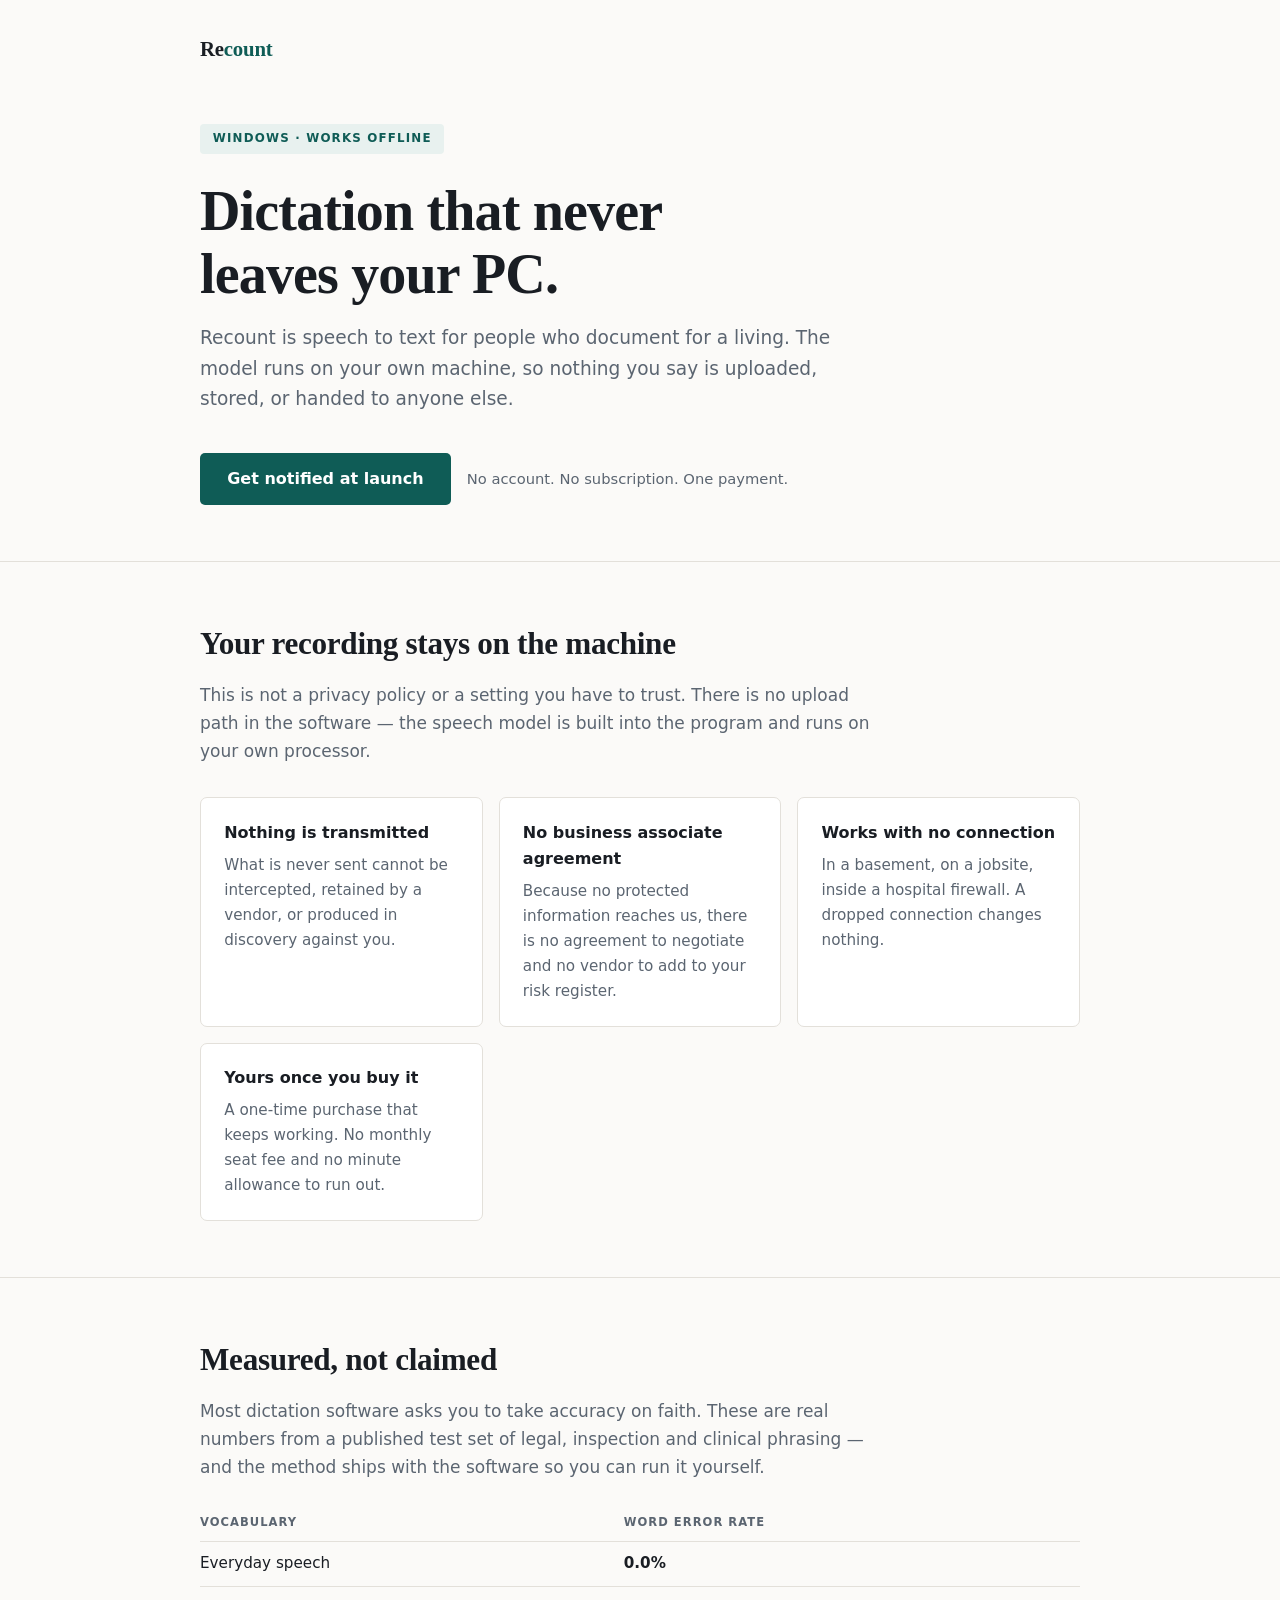
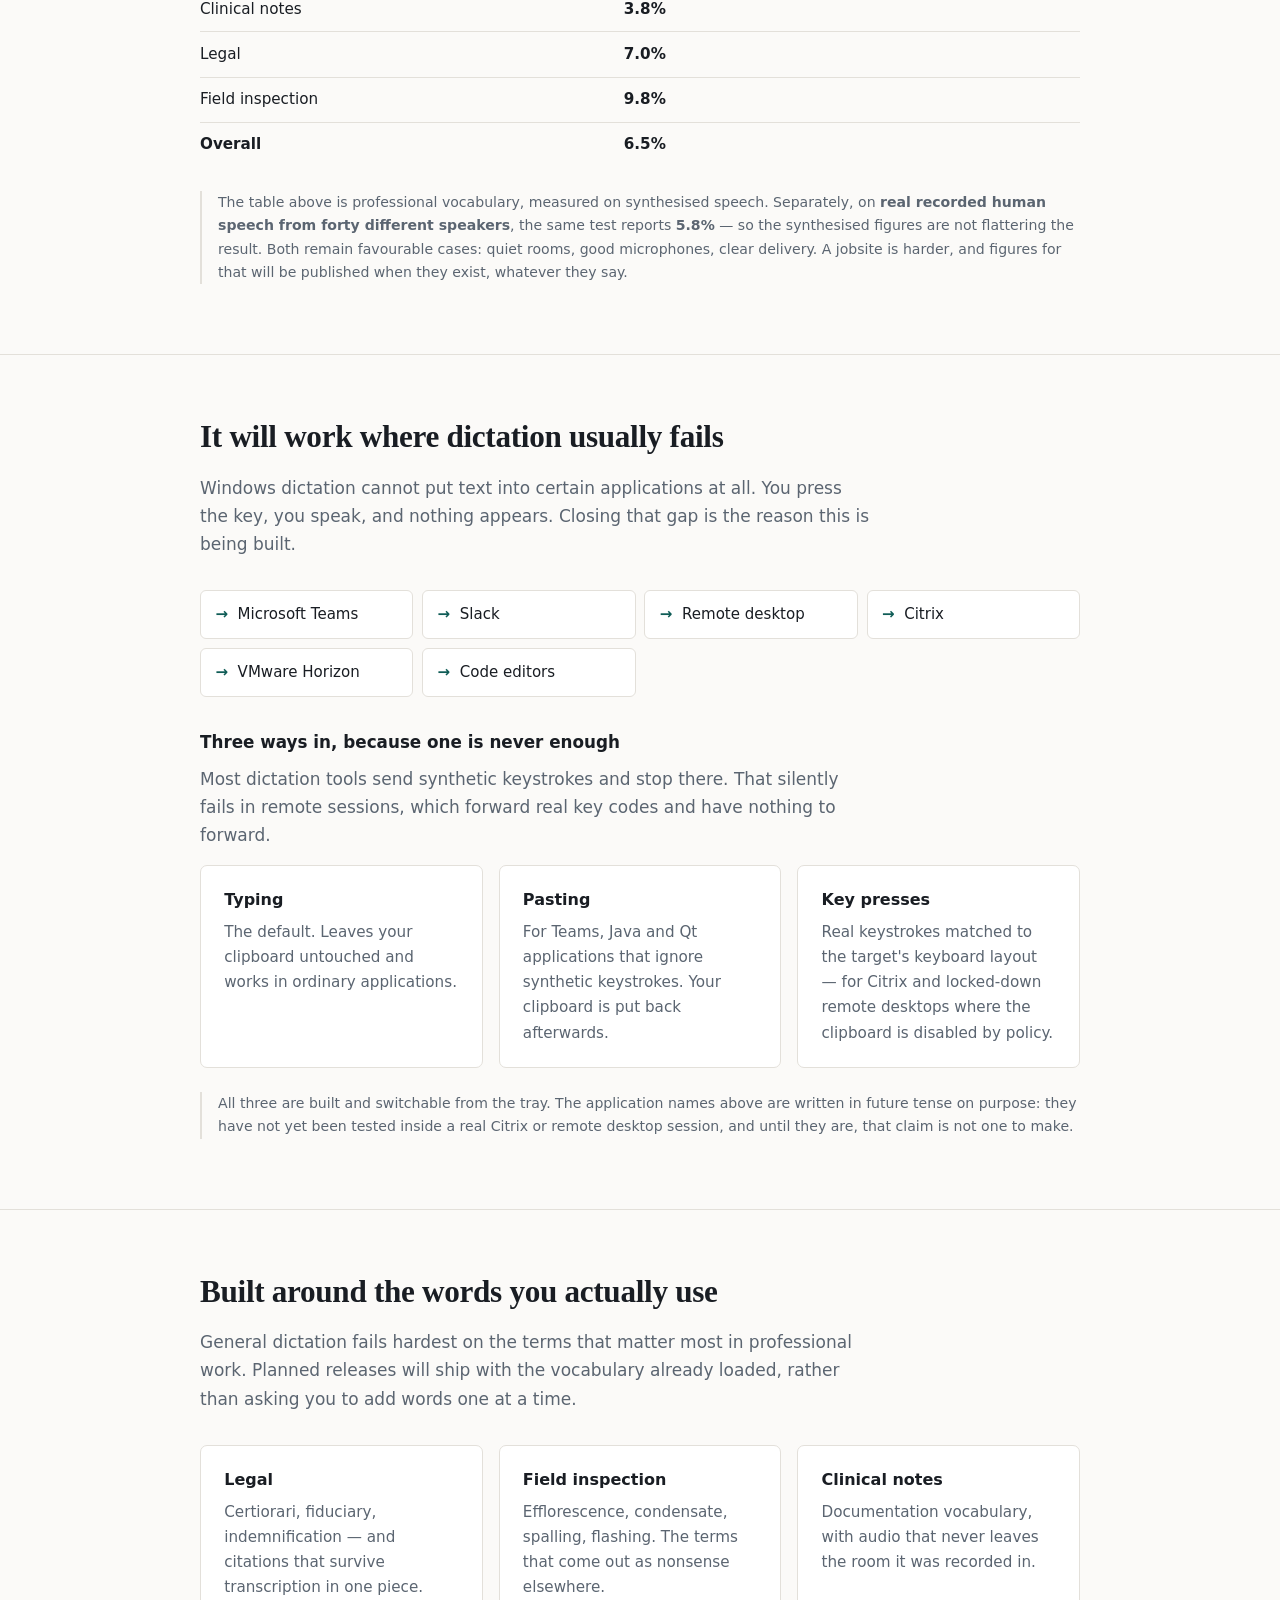
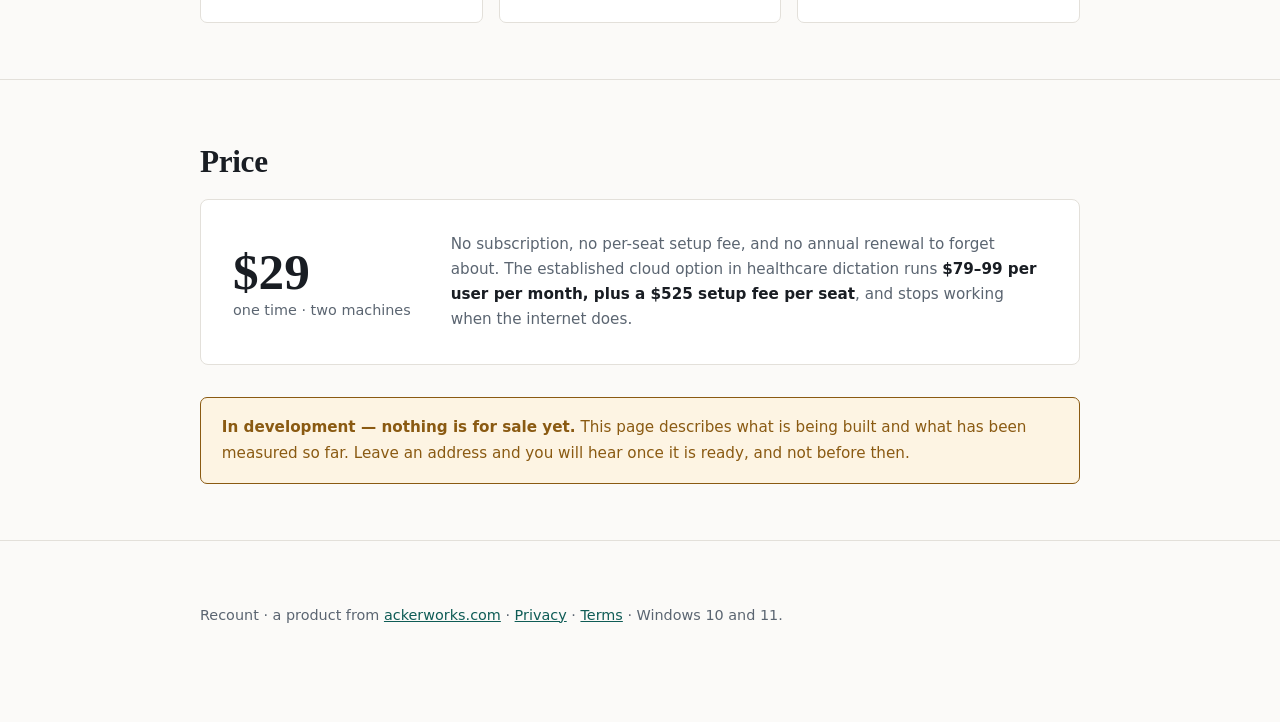
==== docs/index.html @ 3bceec64 "Publish the real-speech accuracy figure Measured 5.8% WER on LibriSpeech dev-clean - real recorded s" ====
<!doctype html>
<html lang="en">
<head>
<meta charset="utf-8">
<meta name="viewport" content="width=device-width, initial-scale=1">
<title>Recount — dictation that never leaves your PC</title>
<meta name="description" content="Local voice dictation for Windows. Your audio never leaves the machine. Built for legal, inspection and clinical documentation.">

<!--
  HONESTY AUDIT — check this list before this page goes live anywhere.

  TRUE TODAY, safe to state in present tense:
    - runs entirely on-device (Whisper model is embedded in the binary)
    - works with no internet
    - 30-day trial, one-time purchase, offline grace  (license.rs, 30 tests passing)
    - 6.5% lexical WER on professional vocabulary      (accuracy/RESULTS.md part 1)
    - 5.8% WER on real human speech, 40 speakers       (accuracy/RESULTS.md part 3)

  NOT BUILT — written in future tense on purpose. Do NOT promote these to present
  tense until each passes a test:
    - Electron / Teams / IDE / RDP / Citrix text injection   <- the differentiator
    - shipped legal / inspection / clinical dictionaries
    - push-to-talk  (today it is a toggle, not hold-to-talk)
    - verbatim vs cleanup switch  (no cleanup pass exists yet)

  Part 3 of RESULTS.md overturned an earlier assumption: synthesised speech is HARDER for
  whisper than real speech, not easier, because TTS is outside its training distribution.
  So the professional-vocabulary figures are conservative on delivery. They are still
  favourable on conditions - quiet room, good mic - and the page says so. Do not drop that
  caveat to make the number look better; not overstating is the entire pitch here.

  NAME: Recount. Still worth a USPTO TESS search before this is printed or listed
  anywhere. Known prior uses, neither in dictation software: "The Recount" (a political
  video-news brand, absorbed 2023) and the HBO film "Recount".
  The earlier working name "Voize" was dropped - voize.ai is a funded company in this
  exact service class.
-->

<link rel="stylesheet" href="style.css">
</head>
<body>

<div class="brandbar">
  <div class="wrap"><a class="wordmark" href="index.html">Re<span>count</span></a></div>
</div>

<header>
  <div class="wrap">
    <span class="eyebrow">Windows &middot; works offline</span>
    <h1>Dictation that never leaves your PC.</h1>
    <p class="standfirst">
      Recount is speech to text for people who document for a living. The model runs on
      your own machine, so nothing you say is uploaded, stored, or handed to anyone else.
    </p>
    <div class="actions">
      <a class="btn" href="mailto:keithacker33@gmail.com?subject=Early%20access">Get notified at launch</a>
      <span class="aside">No account. No subscription. One payment.</span>
    </div>
  </div>
</header>

<section>
  <div class="wrap">
    <h2>Your recording stays on the machine</h2>
    <p class="lede">
      This is not a privacy policy or a setting you have to trust. There is no upload
      path in the software &mdash; the speech model is built into the program and runs on
      your own processor.
    </p>

    <div class="grid">
      <div class="card">
        <h3>Nothing is transmitted</h3>
        <p>What is never sent cannot be intercepted, retained by a vendor, or produced in discovery against you.</p>
      </div>
      <div class="card">
        <h3>No business associate agreement</h3>
        <p>Because no protected information reaches us, there is no agreement to negotiate and no vendor to add to your risk register.</p>
      </div>
      <div class="card">
        <h3>Works with no connection</h3>
        <p>In a basement, on a jobsite, inside a hospital firewall. A dropped connection changes nothing.</p>
      </div>
      <div class="card">
        <h3>Yours once you buy it</h3>
        <p>A one-time purchase that keeps working. No monthly seat fee and no minute allowance to run out.</p>
      </div>
    </div>
  </div>
</section>

<section>
  <div class="wrap">
    <h2>Measured, not claimed</h2>
    <p class="lede">
      Most dictation software asks you to take accuracy on faith. These are real numbers
      from a published test set of legal, inspection and clinical phrasing &mdash; and the
      method ships with the software so you can run it yourself.
    </p>

    <div class="table-scroll">
      <table>
        <thead>
          <tr><th>Vocabulary</th><th>Word error rate</th></tr>
        </thead>
        <tbody>
          <tr><td>Everyday speech</td><td class="n">0.0%</td></tr>
          <tr><td>Clinical notes</td><td class="n">3.8%</td></tr>
          <tr><td>Legal</td><td class="n">7.0%</td></tr>
          <tr><td>Field inspection</td><td class="n">9.8%</td></tr>
          <tr><td><strong>Overall</strong></td><td class="n">6.5%</td></tr>
        </tbody>
      </table>
    </div>

    <p class="note">
      The table above is professional vocabulary, measured on synthesised speech.
      Separately, on <strong>real recorded human speech from forty different speakers</strong>,
      the same test reports <strong>5.8%</strong> &mdash; so the synthesised figures are
      not flattering the result. Both remain favourable cases: quiet rooms, good
      microphones, clear delivery. A jobsite is harder, and figures for that will be
      published when they exist, whatever they say.
    </p>
  </div>
</section>

<section>
  <div class="wrap">
    <h2>It will work where dictation usually fails</h2>
    <p class="lede">
      Windows dictation cannot put text into certain applications at all. You press the
      key, you speak, and nothing appears. Closing that gap is the reason this is being
      built.
    </p>

    <div class="apps">
      <div class="app"><span class="tick">&rarr;</span> Microsoft Teams</div>
      <div class="app"><span class="tick">&rarr;</span> Slack</div>
      <div class="app"><span class="tick">&rarr;</span> Remote desktop</div>
      <div class="app"><span class="tick">&rarr;</span> Citrix</div>
      <div class="app"><span class="tick">&rarr;</span> VMware Horizon</div>
      <div class="app"><span class="tick">&rarr;</span> Code editors</div>
    </div>

    <h3 style="font-size:1.05rem;font-weight:650;margin:2rem 0 .5rem">Three ways in, because one is never enough</h3>
    <p class="lede" style="margin-bottom:1rem">
      Most dictation tools send synthetic keystrokes and stop there. That silently fails
      in remote sessions, which forward real key codes and have nothing to forward.
    </p>
    <div class="grid">
      <div class="card">
        <h3>Typing</h3>
        <p>The default. Leaves your clipboard untouched and works in ordinary applications.</p>
      </div>
      <div class="card">
        <h3>Pasting</h3>
        <p>For Teams, Java and Qt applications that ignore synthetic keystrokes. Your clipboard is put back afterwards.</p>
      </div>
      <div class="card">
        <h3>Key presses</h3>
        <p>Real keystrokes matched to the target's keyboard layout &mdash; for Citrix and locked-down remote desktops where the clipboard is disabled by policy.</p>
      </div>
    </div>

    <p class="note">
      All three are built and switchable from the tray. The application names above are
      written in future tense on purpose: they have not yet been tested inside a real
      Citrix or remote desktop session, and until they are, that claim is not one to make.
    </p>
  </div>
</section>

<section>
  <div class="wrap">
    <h2>Built around the words you actually use</h2>
    <p class="lede">
      General dictation fails hardest on the terms that matter most in professional work.
      Planned releases will ship with the vocabulary already loaded, rather than asking
      you to add words one at a time.
    </p>
    <div class="grid">
      <div class="card">
        <h3>Legal</h3>
        <p>Certiorari, fiduciary, indemnification &mdash; and citations that survive transcription in one piece.</p>
      </div>
      <div class="card">
        <h3>Field inspection</h3>
        <p>Efflorescence, condensate, spalling, flashing. The terms that come out as nonsense elsewhere.</p>
      </div>
      <div class="card">
        <h3>Clinical notes</h3>
        <p>Documentation vocabulary, with audio that never leaves the room it was recorded in.</p>
      </div>
    </div>
  </div>
</section>

<section>
  <div class="wrap">
    <h2>Price</h2>
    <div class="price-box">
      <div class="amount">$29<small>one time &middot; two machines</small></div>
      <div class="compare">
        No subscription, no per-seat setup fee, and no annual renewal to forget about.
        The established cloud option in healthcare dictation runs
        <strong style="color:var(--ink)">$79&ndash;99 per user per month, plus a $525 setup
        fee per seat</strong>, and stops working when the internet does.
      </div>
    </div>

    <div class="status">
      <strong>In development &mdash; nothing is for sale yet.</strong>
      This page describes what is being built and what has been measured so far. Leave an
      address and you will hear once it is ready, and not before then.
    </div>
  </div>
</section>

<footer>
  <div class="wrap">
    <p>
      Recount &middot; a product from <a href="https://ackerworks.com">ackerworks.com</a>
      &middot; <a href="privacy.html">Privacy</a>
      &middot; <a href="terms.html">Terms</a>
      &middot; Windows 10 and 11.
    </p>
  </div>
</footer>

</body>
</html>
---- docs/style.css ----
:root {
    --paper:  #fbfaf8;
    --card:   #ffffff;
    --ink:    #191d23;
    --muted:  #5b6571;
    --line:   #e3e0da;
    --accent: #0f5c56;
    --accent-soft: #e8f1ef;
    --warn:   #8a5a12;
    --warn-bg:#fdf4e3;

    --serif: "Source Serif 4", Georgia, "Times New Roman", serif;
    --sans: -apple-system, "Segoe UI", system-ui, sans-serif;
  }

  @media (prefers-color-scheme: dark) {
    :root:not([data-theme="light"]) {
      --paper:  #14171b;
      --card:   #1b1f25;
      --ink:    #eceef1;
      --muted:  #a0a8b4;
      --line:   #2b3138;
      --accent: #5fb3a9;
      --accent-soft: #17302e;
      --warn:   #d9a555;
      --warn-bg:#2a2214;
    }
  }

  * { box-sizing: border-box; }
  body {
    margin: 0;
    background: var(--paper);
    color: var(--ink);
    font-family: var(--sans);
    font-size: 17px;
    line-height: 1.65;
    -webkit-font-smoothing: antialiased;
  }
  .wrap { max-width: 58rem; margin: 0 auto; padding: 0 1.5rem; }
  a { color: var(--accent); }

  /* ---- masthead ---- */
  .brandbar { padding: 2rem 0 0; }
  .wordmark {
    font-family: var(--serif);
    font-size: 1.3rem; font-weight: 600; letter-spacing: -.01em;
    color: var(--ink); text-decoration: none;
  }
  .wordmark span { color: var(--accent); }
  header { padding: 3.5rem 0 3.5rem; }
  .eyebrow {
    display: inline-block;
    font-size: .74rem; font-weight: 600;
    letter-spacing: .1em; text-transform: uppercase;
    color: var(--accent); background: var(--accent-soft);
    padding: .35rem .8rem; border-radius: 4px;
    margin-bottom: 1.6rem;
  }
  h1 {
    font-family: var(--serif);
    font-size: clamp(2.3rem, 5.5vw, 3.5rem);
    font-weight: 600; line-height: 1.12; letter-spacing: -.015em;
    margin: 0 0 1.1rem; text-wrap: balance;
    max-width: 20ch;
  }
  .standfirst {
    font-size: 1.16rem; color: var(--muted);
    max-width: 40rem; margin: 0 0 2.4rem;
  }
  .actions { display: flex; flex-wrap: wrap; gap: 1rem; align-items: center; }
  .btn {
    display: inline-block; background: var(--accent); color: #fff;
    font-weight: 600; font-size: 1rem; text-decoration: none;
    padding: .8rem 1.7rem; border-radius: 5px;
  }
  .btn:hover { filter: brightness(1.12); }
  .aside { font-size: .92rem; color: var(--muted); }

  /* ---- sections ---- */
  section { padding: 3.5rem 0; border-top: 1px solid var(--line); }
  h2 {
    font-family: var(--serif);
    font-size: 1.95rem; font-weight: 600; letter-spacing: -.01em;
    margin: 0 0 .7rem; text-wrap: balance;
  }
  .lede { color: var(--muted); max-width: 42rem; margin: 0 0 2rem; }

  .grid { display: grid; gap: 1rem; grid-template-columns: repeat(auto-fit, minmax(15rem, 1fr)); }
  .card {
    background: var(--card); border: 1px solid var(--line);
    border-radius: 7px; padding: 1.35rem 1.45rem;
  }
  .card h3 { font-size: 1rem; font-weight: 650; margin: 0 0 .4rem; }
  .card p { margin: 0; font-size: .95rem; color: var(--muted); }

  /* ---- app list ---- */
  .apps { display: grid; gap: .55rem; grid-template-columns: repeat(auto-fit, minmax(12rem, 1fr)); }
  .app {
    display: flex; align-items: center; gap: .6rem;
    background: var(--card); border: 1px solid var(--line);
    border-radius: 6px; padding: .7rem .9rem; font-size: .94rem;
  }
  .tick { color: var(--accent); font-weight: 700; flex: none; }

  /* ---- measurement ---- */
  .table-scroll { overflow-x: auto; }
  table { width: 100%; border-collapse: collapse; font-size: .95rem; min-width: 26rem; }
  th {
    text-align: left; font-size: .72rem; font-weight: 600;
    letter-spacing: .09em; text-transform: uppercase; color: var(--muted);
    padding: 0 1rem .55rem 0; border-bottom: 1px solid var(--line);
  }
  td { padding: .6rem 1rem .6rem 0; border-bottom: 1px solid var(--line); }
  td.n { font-variant-numeric: tabular-nums; font-weight: 600; }
  tr:last-child td { border-bottom: none; }

  .note {
    font-size: .88rem; color: var(--muted);
    border-left: 2px solid var(--line); padding-left: 1rem; margin-top: 1.5rem;
  }

  /* ---- price ---- */
  .price-box {
    background: var(--card); border: 1px solid var(--line);
    border-radius: 8px; padding: 2rem;
    display: flex; flex-wrap: wrap; gap: 2.5rem; align-items: center;
  }
  .amount { font-family: var(--serif); font-size: 3.2rem; font-weight: 600; line-height: 1; }
  .amount small { display: block; font-family: var(--sans); font-size: .9rem; font-weight: 400; color: var(--muted); margin-top: .4rem; }
  .compare { flex: 1; min-width: 16rem; font-size: .95rem; color: var(--muted); }

  .status {
    background: var(--warn-bg); border: 1px solid var(--warn);
    color: var(--warn); border-radius: 7px;
    padding: 1.1rem 1.3rem; font-size: .95rem; margin-top: 2rem;
  }
  .status strong { color: var(--warn); }

  footer { padding: 3rem 0 5rem; border-top: 1px solid var(--line); color: var(--muted); font-size: .9rem; }
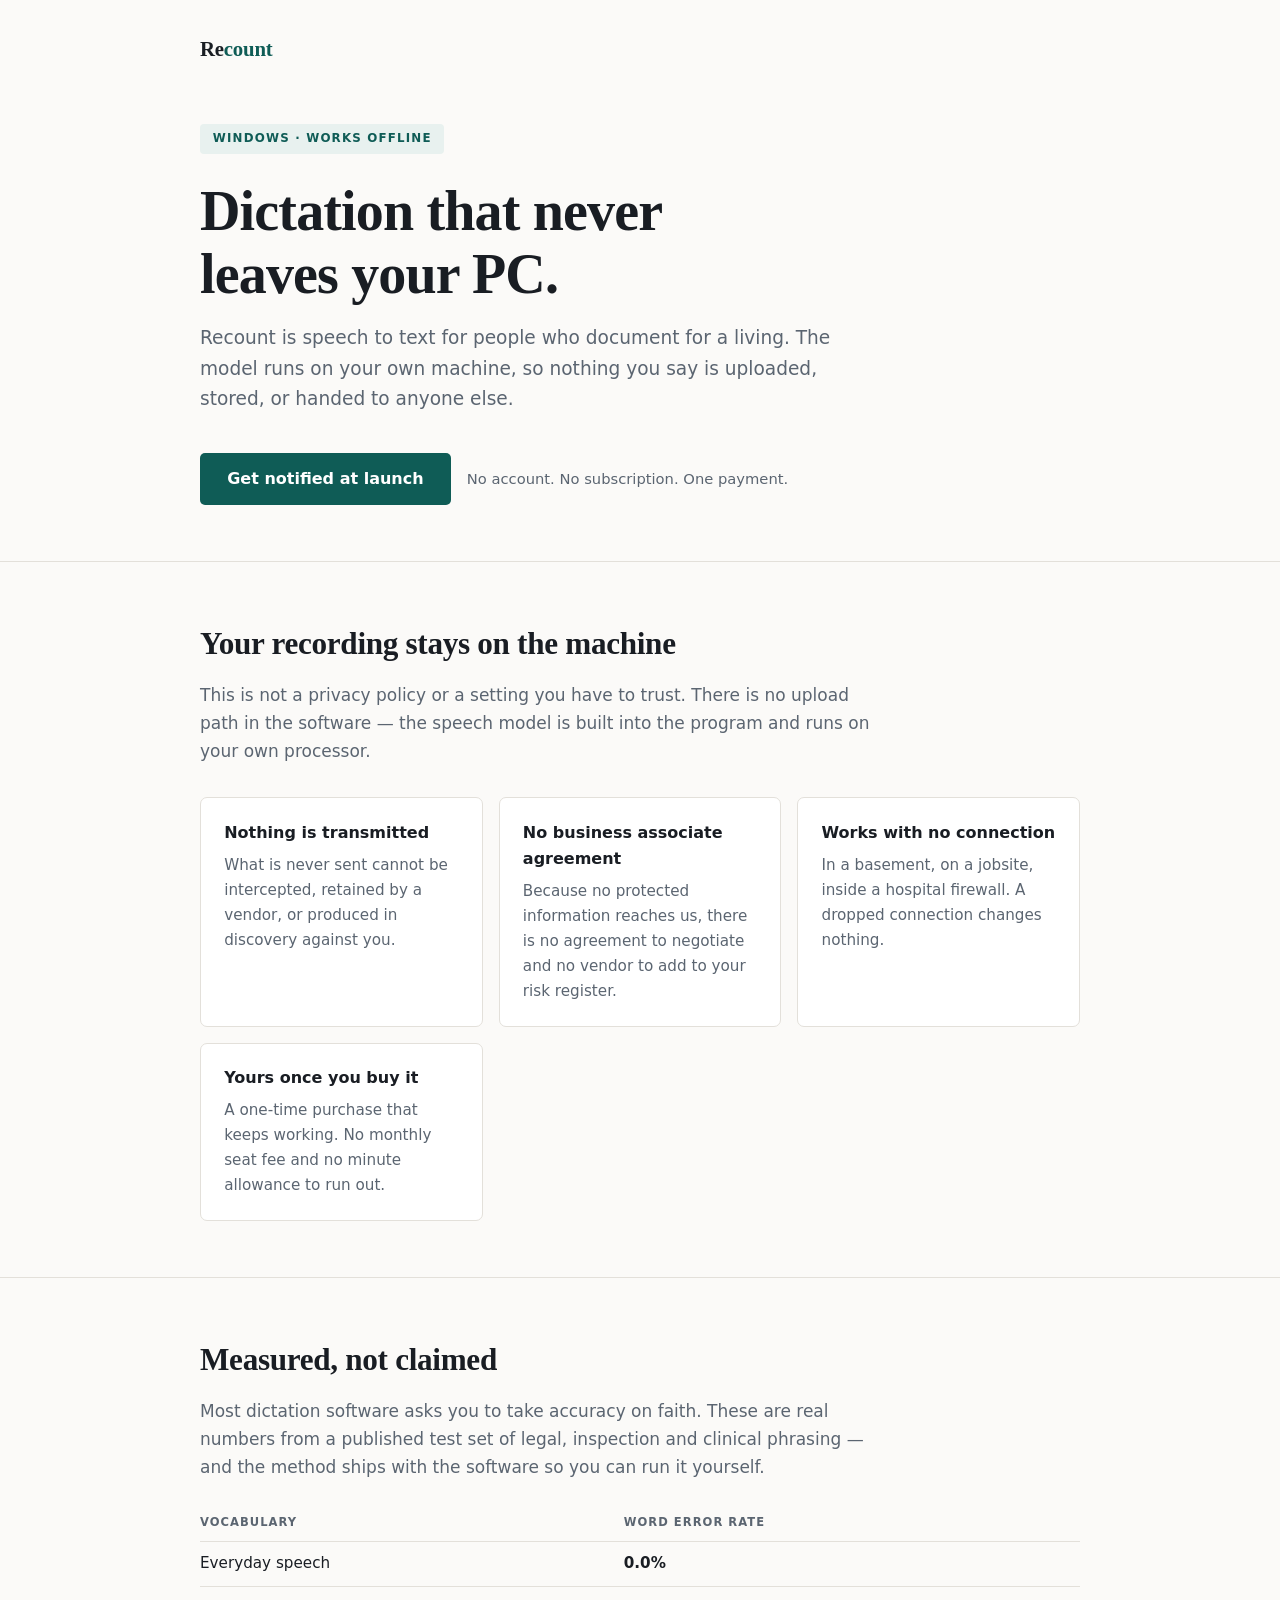
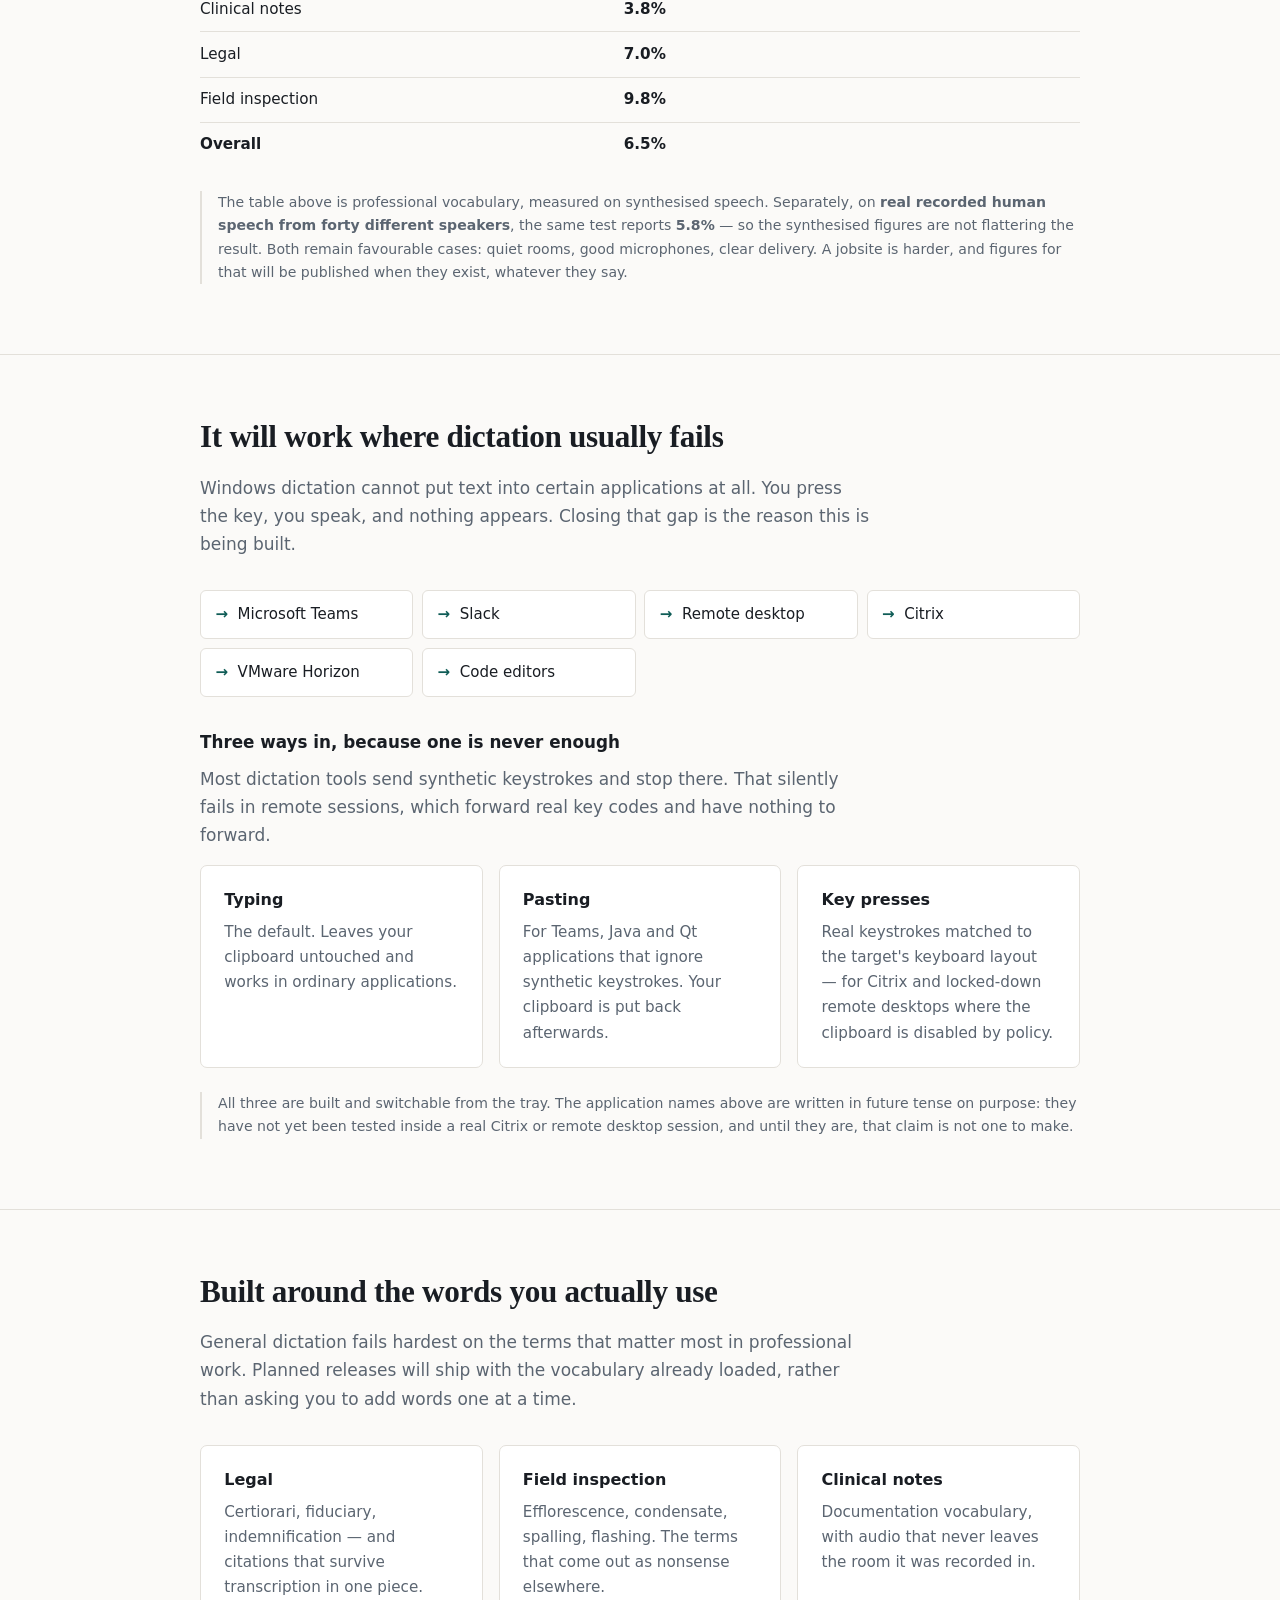
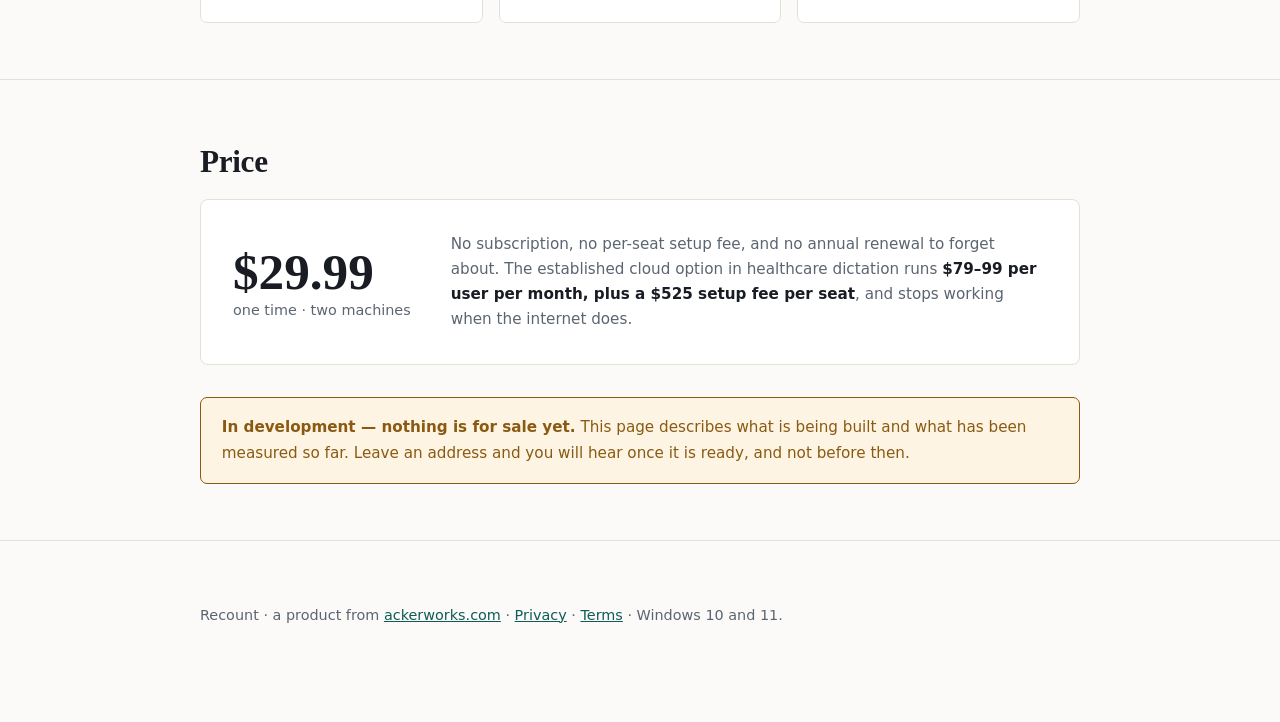
==== commit 2aeb3cc9: "Price the site at $29.99 to match the live product The Lemon Squeezy product is $29.99; the site sai" ====
--- a/docs/index.html
+++ b/docs/index.html
@@ -199,7 +199,7 @@
   <div class="wrap">
     <h2>Price</h2>
     <div class="price-box">
-      <div class="amount">$29<small>one time &middot; two machines</small></div>
+      <div class="amount">$29.99<small>one time &middot; two machines</small></div>
       <div class="compare">
         No subscription, no per-seat setup fee, and no annual renewal to forget about.
         The established cloud option in healthcare dictation runs
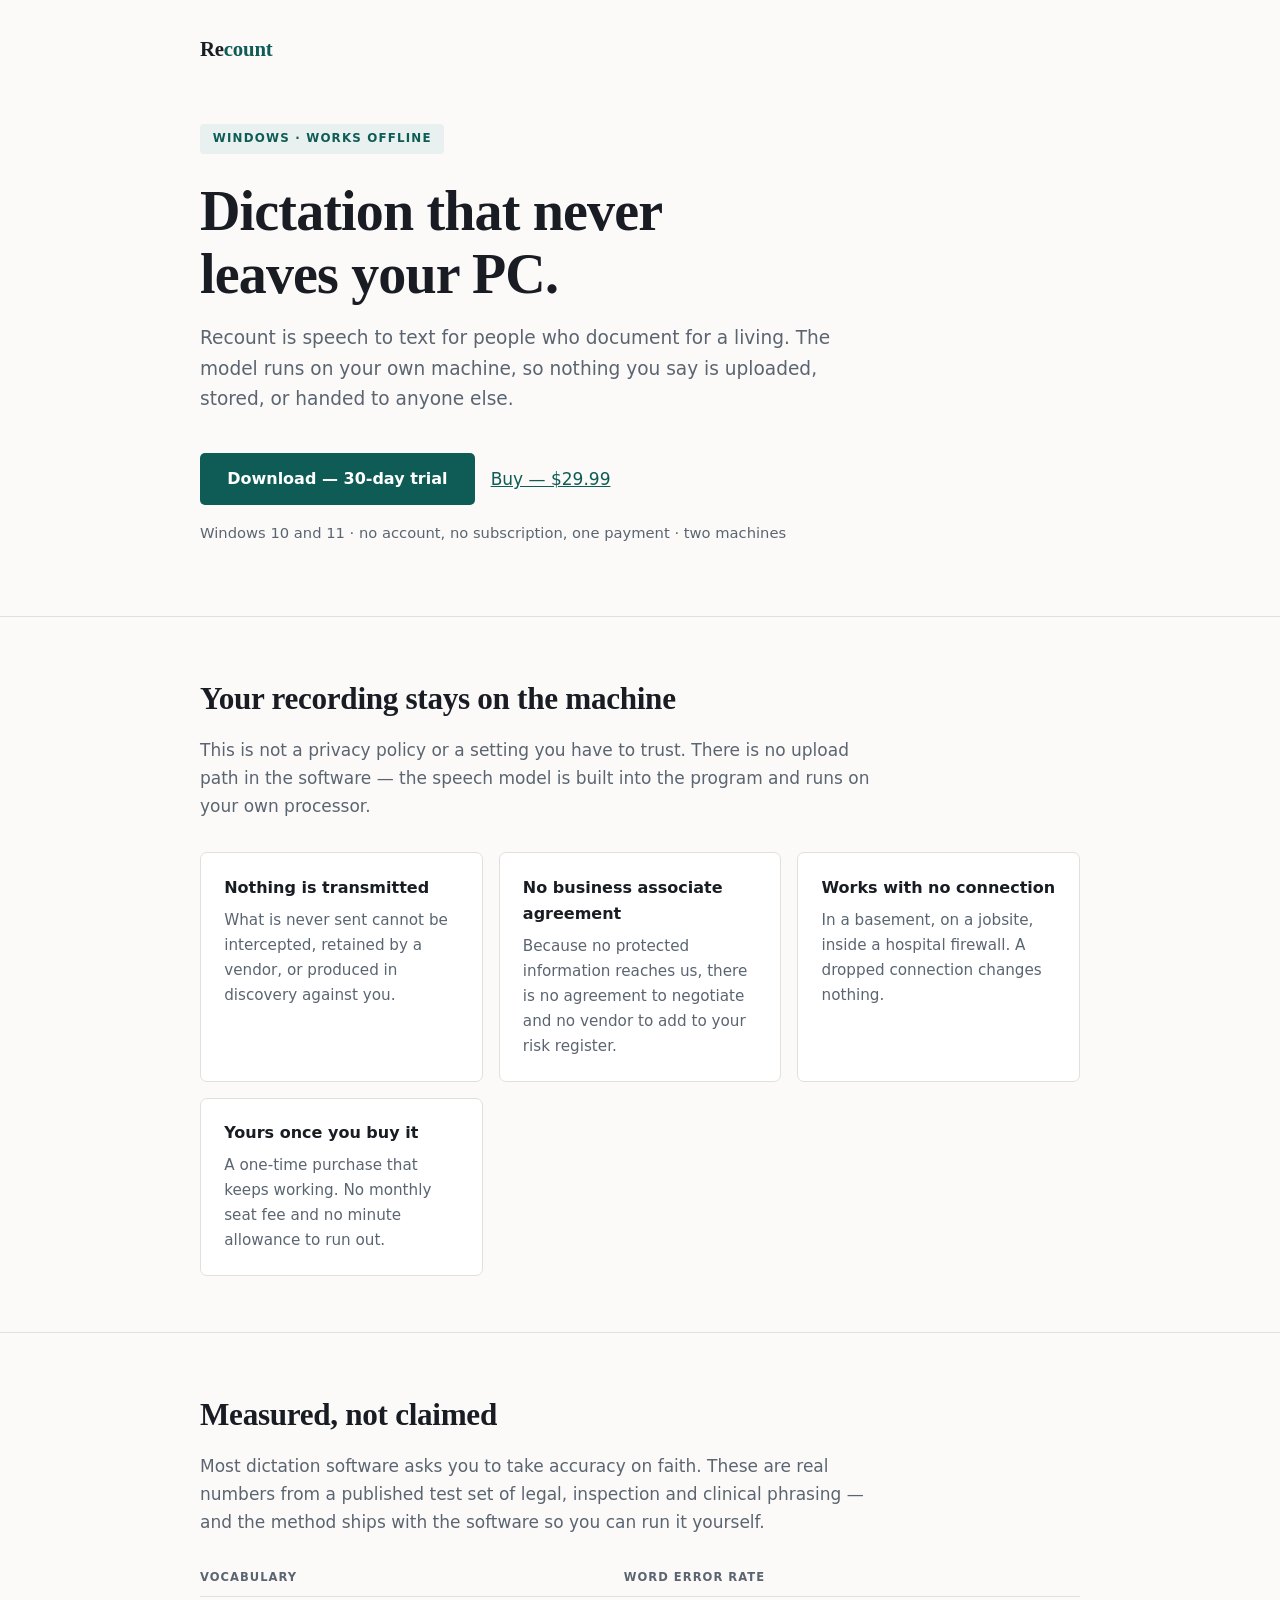
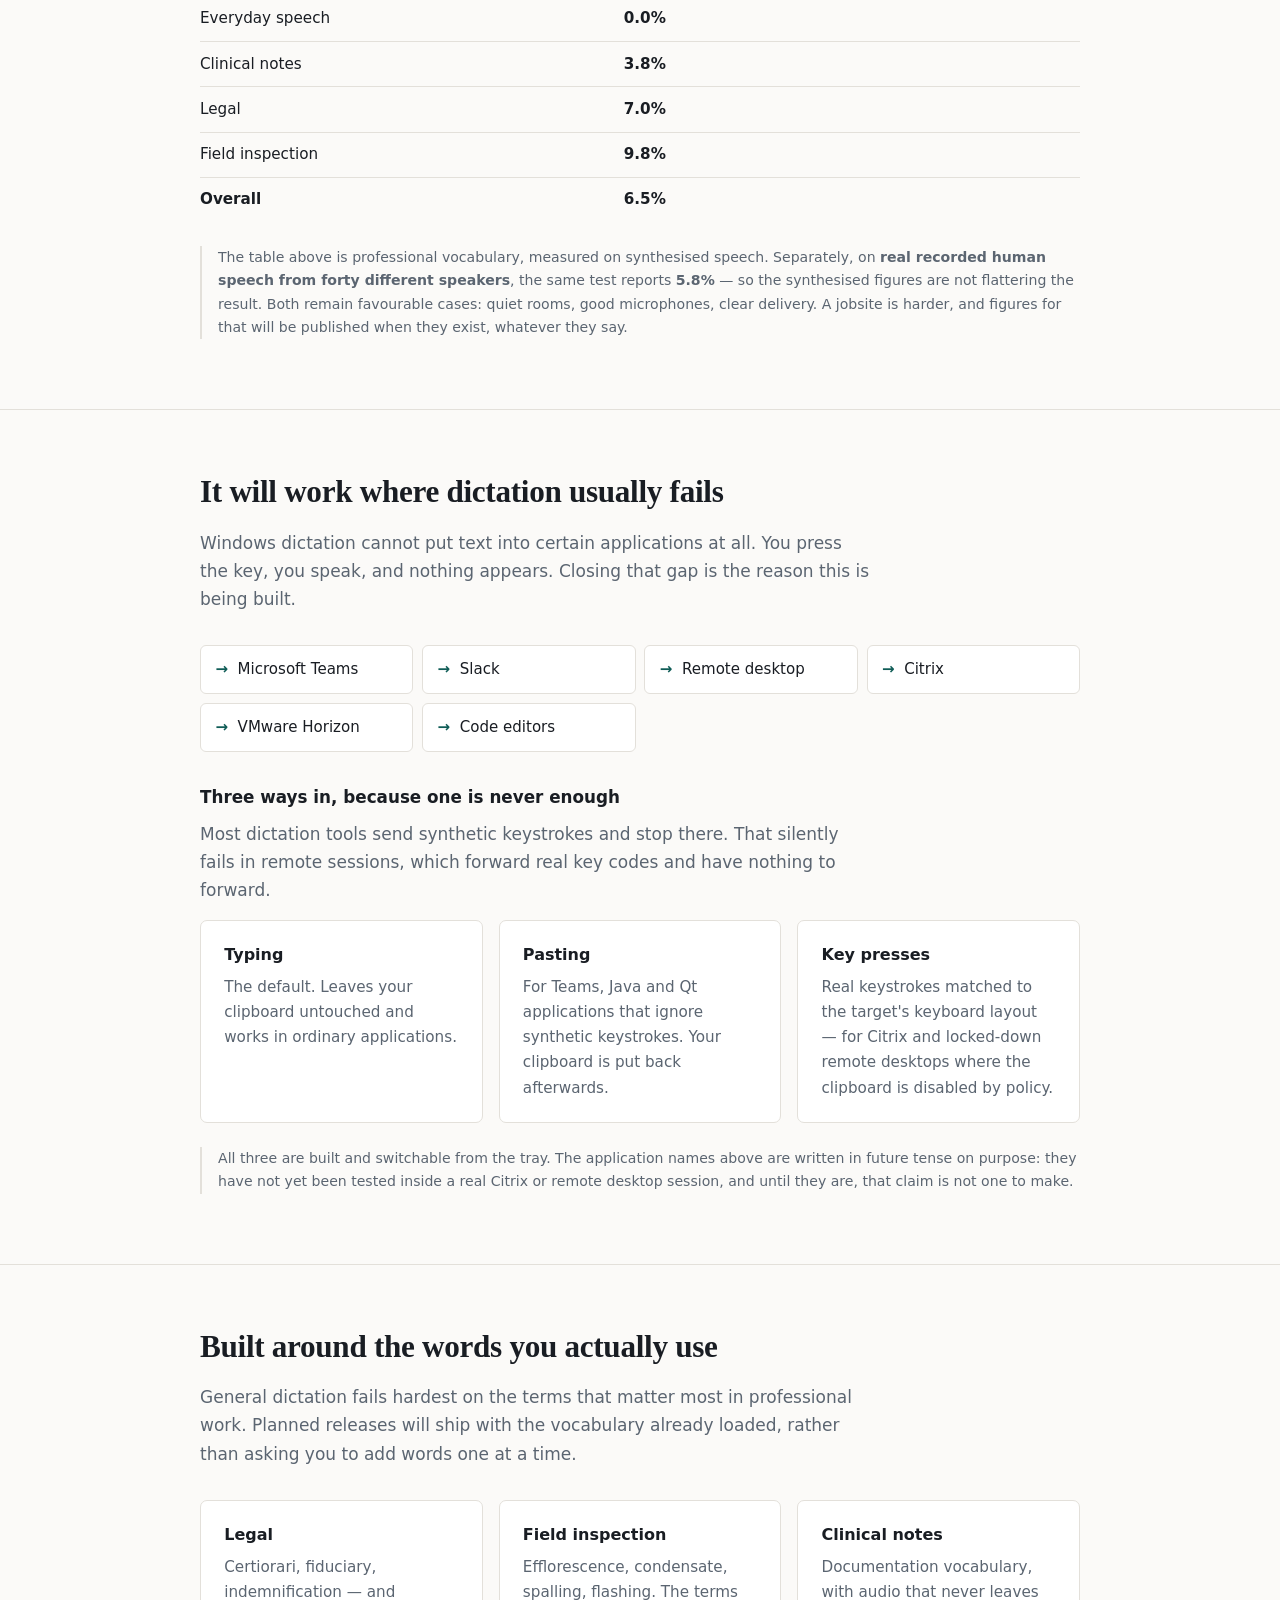
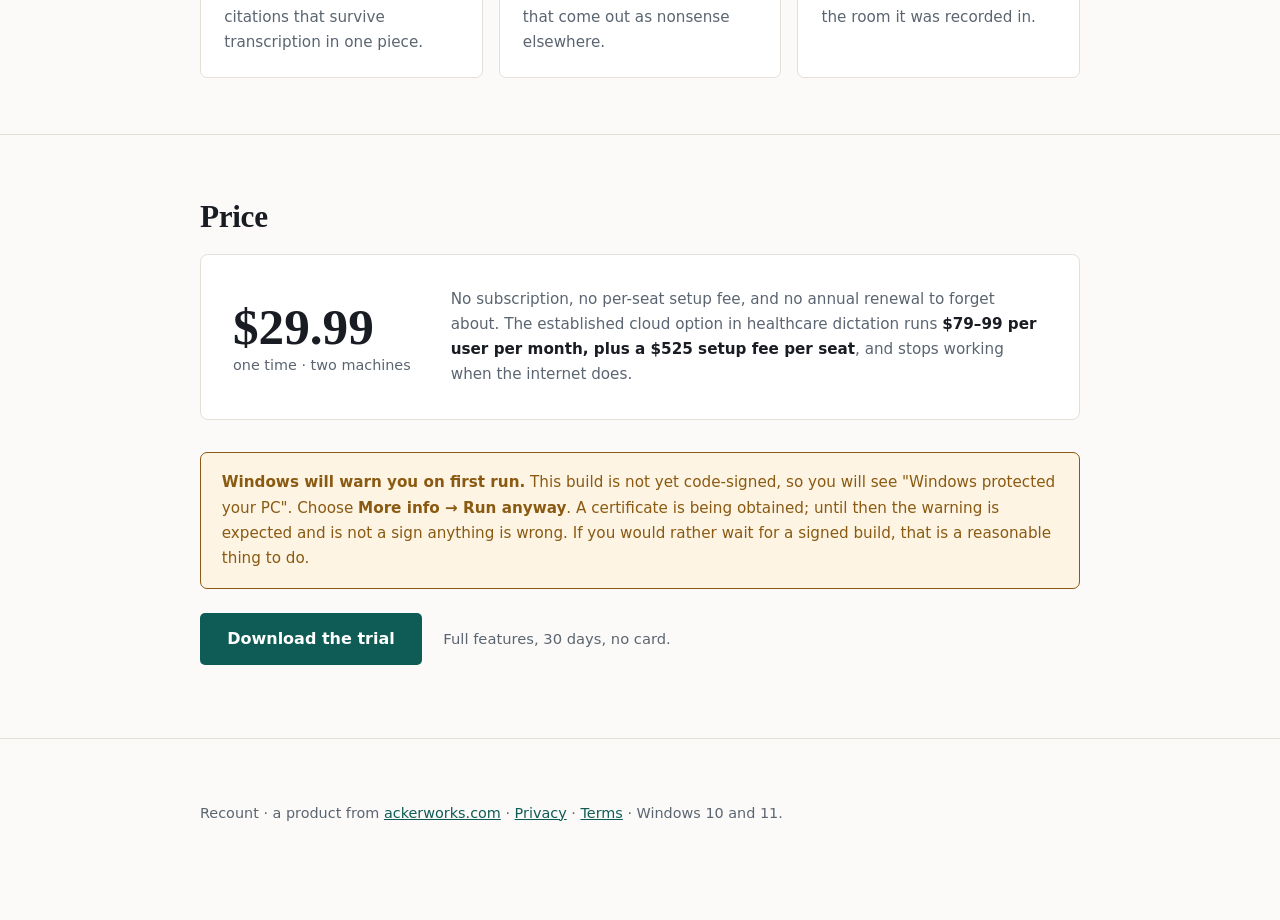
==== commit dfbe34de: "Ship it: download and buy links, social preview, unsigned notice The installer is published as a Git" ====
--- a/docs/index.html
+++ b/docs/index.html
@@ -9,6 +9,11 @@
 <!--
   HONESTY AUDIT — check this list before this page goes live anywhere.
 
+  SHIPPING as of v0.1.0 - installer published at
+  github.com/VDC-Austin-KA/Recount/releases, checkout live at Lemon Squeezy product
+  982600. The build is UNSIGNED and the page says so; do not remove that notice until a
+  certificate is actually in place.
+
   TRUE TODAY, safe to state in present tense:
     - runs entirely on-device (Whisper model is embedded in the binary)
     - works with no internet
@@ -36,6 +41,23 @@
   exact service class.
 -->
 
+<link rel="canonical" href="https://vdc-austin-ka.github.io/recount-site/">
+
+<!-- Open Graph / Twitter. A shared link with no preview card converts far worse, and
+     Show HN plus Product Hunt are both link-first channels. -->
+<meta property="og:type" content="website">
+<meta property="og:site_name" content="Recount">
+<meta property="og:title" content="Recount - dictation that never leaves your PC">
+<meta property="og:description" content="Local voice dictation for Windows. Your audio never leaves the machine. Built for legal, inspection and clinical documentation. 5.8% measured word error rate.">
+<meta property="og:url" content="https://vdc-austin-ka.github.io/recount-site/">
+<meta property="og:image" content="https://vdc-austin-ka.github.io/recount-site/og.png">
+<meta property="og:image:width" content="1200">
+<meta property="og:image:height" content="630">
+<meta name="twitter:card" content="summary_large_image">
+<meta name="twitter:title" content="Recount - dictation that never leaves your PC">
+<meta name="twitter:description" content="Local voice dictation for Windows. Your audio never leaves the machine. 5.8% measured word error rate.">
+<meta name="twitter:image" content="https://vdc-austin-ka.github.io/recount-site/og.png">
+
 <link rel="stylesheet" href="style.css">
 </head>
 <body>
@@ -53,9 +75,12 @@
       your own machine, so nothing you say is uploaded, stored, or handed to anyone else.
     </p>
     <div class="actions">
-      <a class="btn" href="mailto:keithacker33@gmail.com?subject=Early%20access">Get notified at launch</a>
-      <span class="aside">No account. No subscription. One payment.</span>
-    </div>
+      <a class="btn" href="https://github.com/VDC-Austin-KA/Recount/releases/latest">Download &mdash; 30-day trial</a>
+      <a class="btn-secondary" href="https://techknowledgy.lemonsqueezy.com/checkout/buy/3e2da440-399d-4f2e-a441-3e3bd7bd8b94">Buy &mdash; $29.99</a>
+    </div>
+    <p class="aside" style="margin-top:1rem">
+      Windows 10 and 11 &middot; no account, no subscription, one payment &middot; two machines
+    </p>
   </div>
 </header>
 
@@ -209,10 +234,16 @@
     </div>
 
     <div class="status">
-      <strong>In development &mdash; nothing is for sale yet.</strong>
-      This page describes what is being built and what has been measured so far. Leave an
-      address and you will hear once it is ready, and not before then.
-    </div>
+      <strong>Windows will warn you on first run.</strong> This build is not yet
+      code-signed, so you will see "Windows protected your PC". Choose
+      <strong>More info &rarr; Run anyway</strong>. A certificate is being obtained; until
+      then the warning is expected and is not a sign anything is wrong. If you would rather
+      wait for a signed build, that is a reasonable thing to do.
+    </div>
+    <p style="margin-top:1.5rem">
+      <a class="btn" href="https://github.com/VDC-Austin-KA/Recount/releases/latest">Download the trial</a>
+      <span class="aside" style="margin-left:1rem">Full features, 30 days, no card.</span>
+    </p>
   </div>
 </section>
 
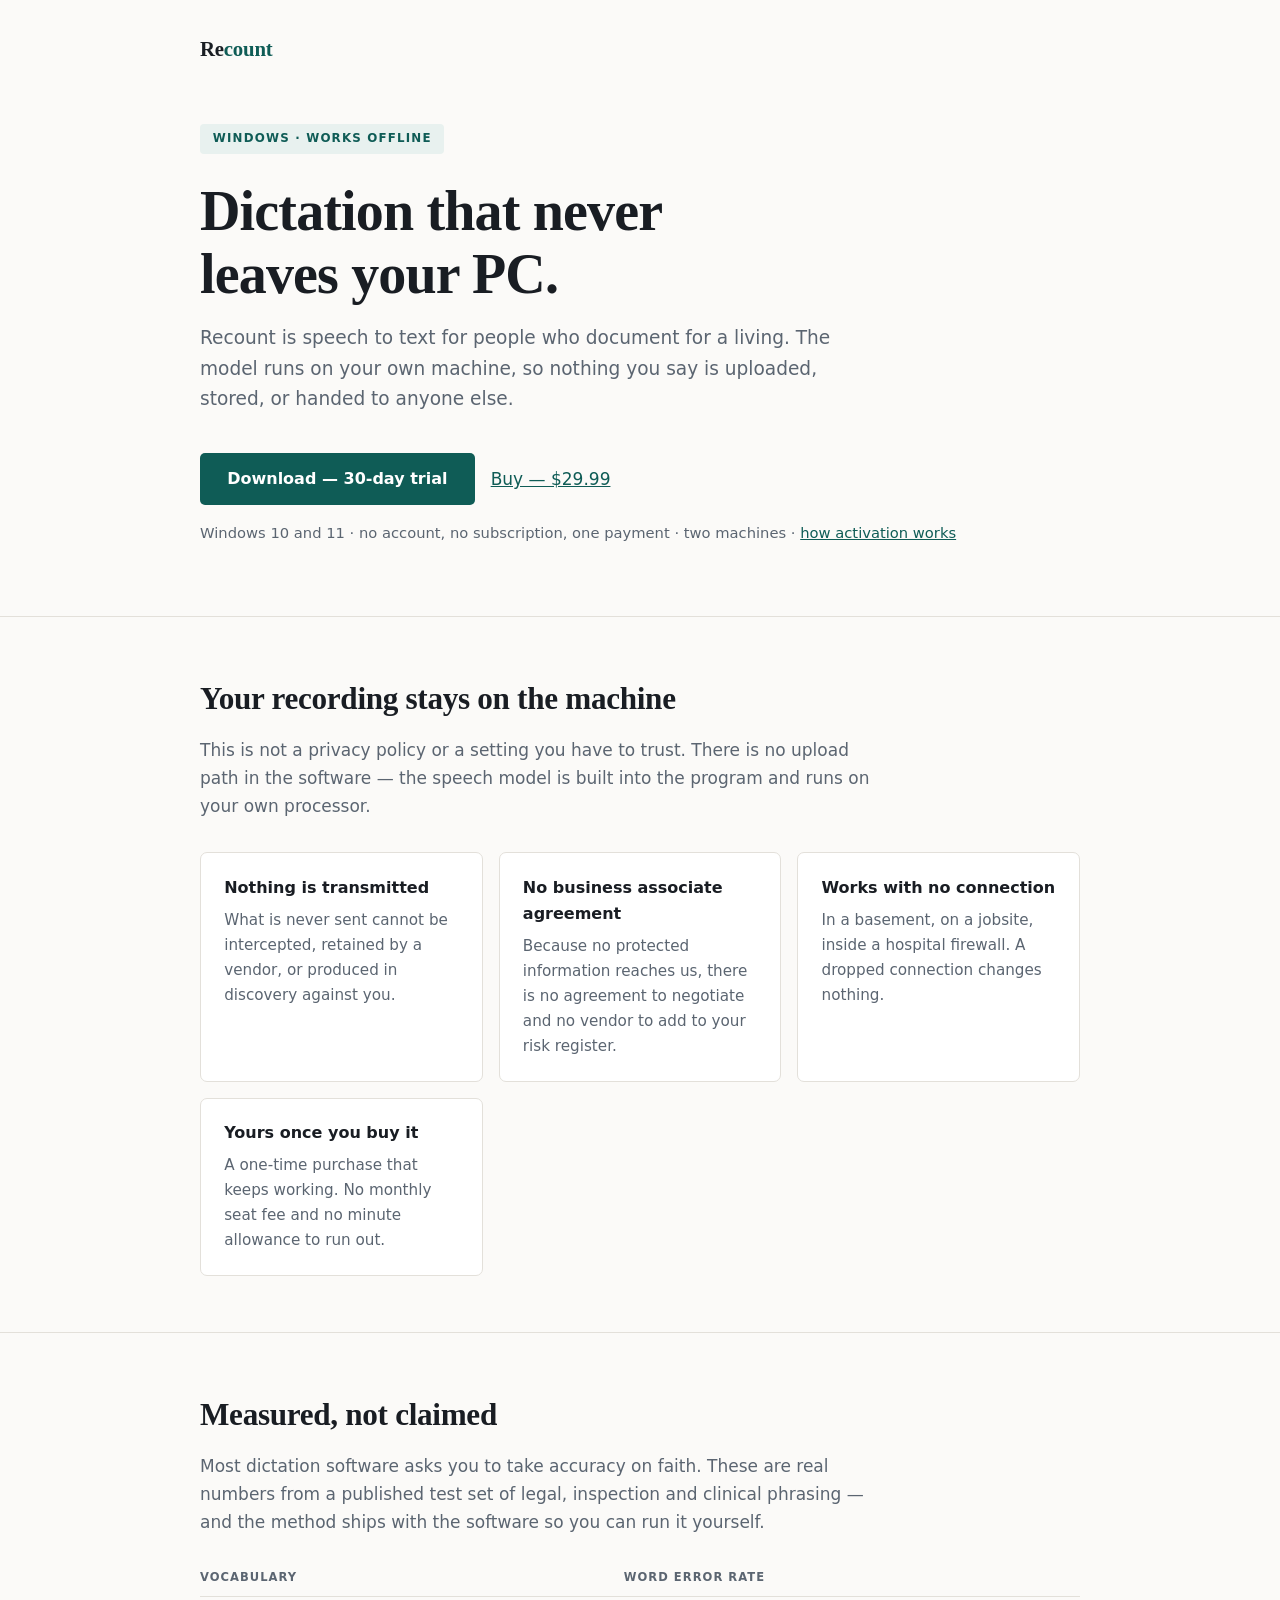
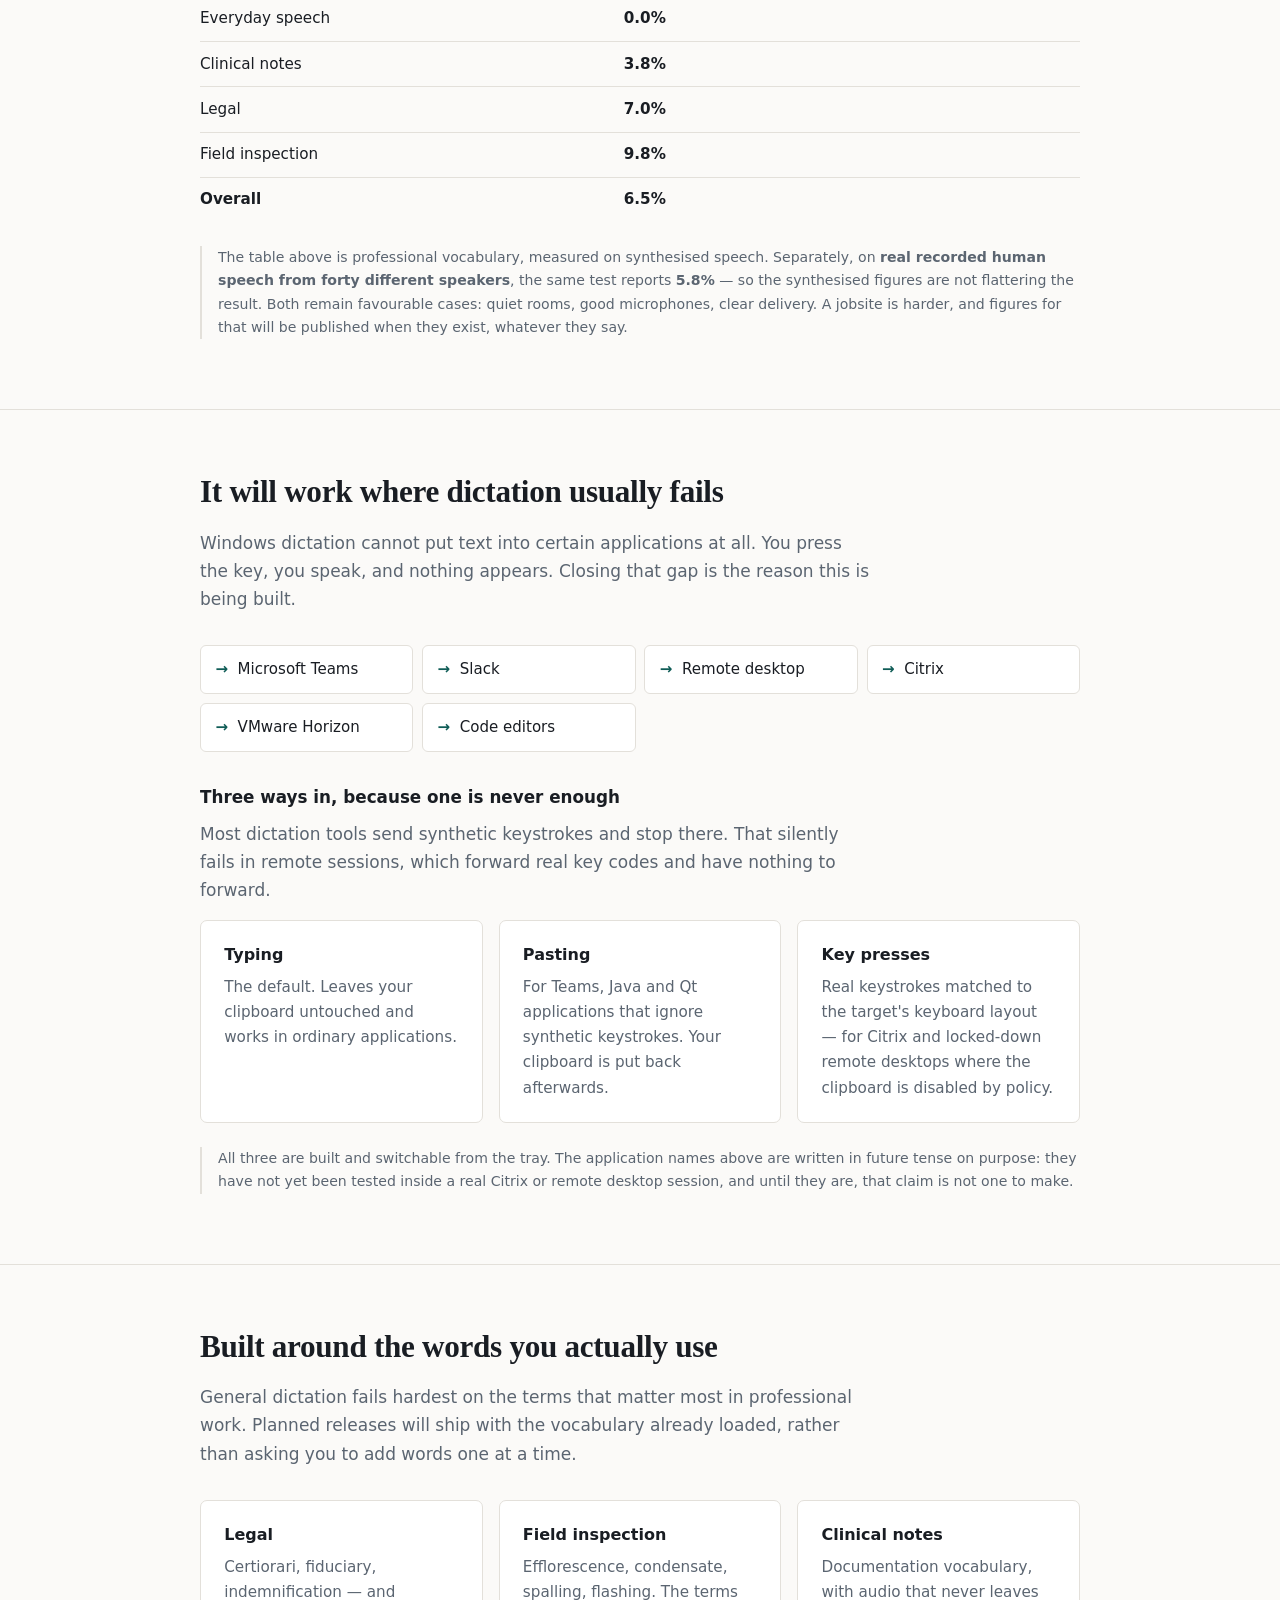
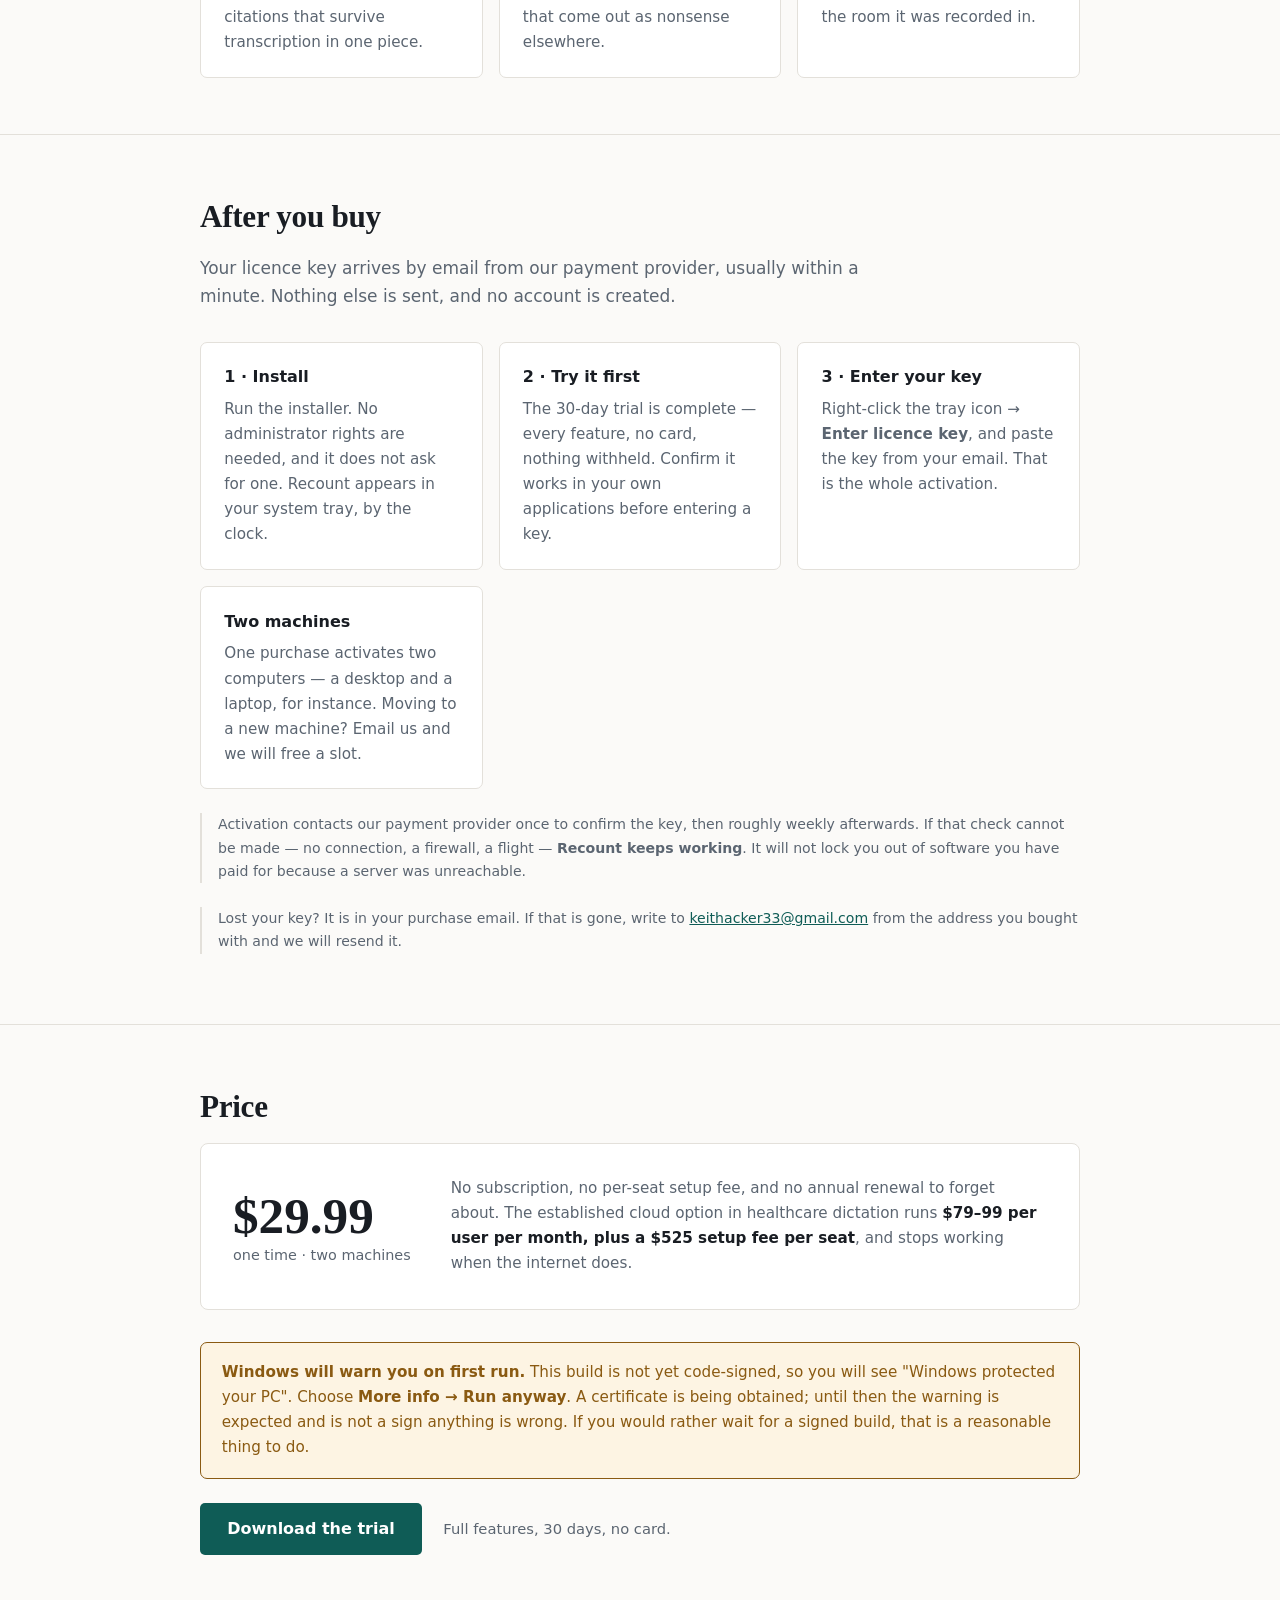
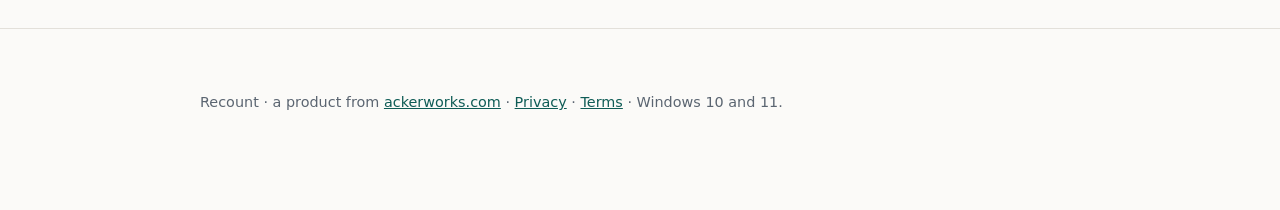
==== commit 2ae82e4e: "Explain what happens after someone buys Adds the activation steps: install, trial, paste the key fro" ====
--- a/docs/index.html
+++ b/docs/index.html
@@ -58,6 +58,35 @@
 <meta name="twitter:description" content="Local voice dictation for Windows. Your audio never leaves the machine. 5.8% measured word error rate.">
 <meta name="twitter:image" content="https://vdc-austin-ka.github.io/recount-site/og.png">
 
+<script type="application/ld+json">
+{
+  "@context": "https://schema.org",
+  "@type": "SoftwareApplication",
+  "name": "Recount",
+  "applicationCategory": "BusinessApplication",
+  "applicationSubCategory": "Voice dictation",
+  "operatingSystem": "Windows 10, Windows 11",
+  "description": "Local voice dictation for Windows. Speech is converted to text by a model running on your own machine - nothing is uploaded, stored or transmitted. Preloaded vocabulary for legal, inspection and clinical work.",
+  "url": "https://vdc-austin-ka.github.io/recount-site/",
+  "downloadUrl": "https://github.com/VDC-Austin-KA/Recount/releases/latest",
+  "softwareVersion": "0.1.0",
+  "offers": {
+    "@type": "Offer",
+    "price": "29.99",
+    "priceCurrency": "USD",
+    "url": "https://techknowledgy.lemonsqueezy.com/checkout/buy/3e2da440-399d-4f2e-a441-3e3bd7bd8b94",
+    "availability": "https://schema.org/InStock"
+  },
+  "featureList": [
+    "Runs entirely offline - audio never leaves the machine",
+    "Legal, field inspection and clinical vocabularies included",
+    "Works in Teams, Citrix and remote desktop sessions",
+    "One-time purchase, two machines, no subscription"
+  ],
+  "privacyPolicy": "https://vdc-austin-ka.github.io/recount-site/privacy.html"
+}
+</script>
+
 <link rel="stylesheet" href="style.css">
 </head>
 <body>
@@ -80,6 +109,7 @@
     </div>
     <p class="aside" style="margin-top:1rem">
       Windows 10 and 11 &middot; no account, no subscription, one payment &middot; two machines
+      &middot; <a href="#activate">how activation works</a>
     </p>
   </div>
 </header>
@@ -220,6 +250,48 @@
   </div>
 </section>
 
+<section id="activate">
+  <div class="wrap">
+    <h2>After you buy</h2>
+    <p class="lede">
+      Your licence key arrives by email from our payment provider, usually within a minute.
+      Nothing else is sent, and no account is created.
+    </p>
+
+    <div class="grid">
+      <div class="card">
+        <h3>1 &middot; Install</h3>
+        <p>Run the installer. No administrator rights are needed, and it does not ask for one. Recount appears in your system tray, by the clock.</p>
+      </div>
+      <div class="card">
+        <h3>2 &middot; Try it first</h3>
+        <p>The 30-day trial is complete &mdash; every feature, no card, nothing withheld. Confirm it works in your own applications before entering a key.</p>
+      </div>
+      <div class="card">
+        <h3>3 &middot; Enter your key</h3>
+        <p>Right-click the tray icon &rarr; <strong>Enter licence key</strong>, and paste the key from your email. That is the whole activation.</p>
+      </div>
+      <div class="card">
+        <h3>Two machines</h3>
+        <p>One purchase activates two computers &mdash; a desktop and a laptop, for instance. Moving to a new machine? Email us and we will free a slot.</p>
+      </div>
+    </div>
+
+    <p class="note">
+      Activation contacts our payment provider once to confirm the key, then roughly weekly
+      afterwards. If that check cannot be made &mdash; no connection, a firewall, a flight
+      &mdash; <strong>Recount keeps working</strong>. It will not lock you out of software
+      you have paid for because a server was unreachable.
+    </p>
+
+    <p class="note">
+      Lost your key? It is in your purchase email. If that is gone, write to
+      <a href="mailto:keithacker33@gmail.com">keithacker33@gmail.com</a> from the address you
+      bought with and we will resend it.
+    </p>
+  </div>
+</section>
+
 <section>
   <div class="wrap">
     <h2>Price</h2>
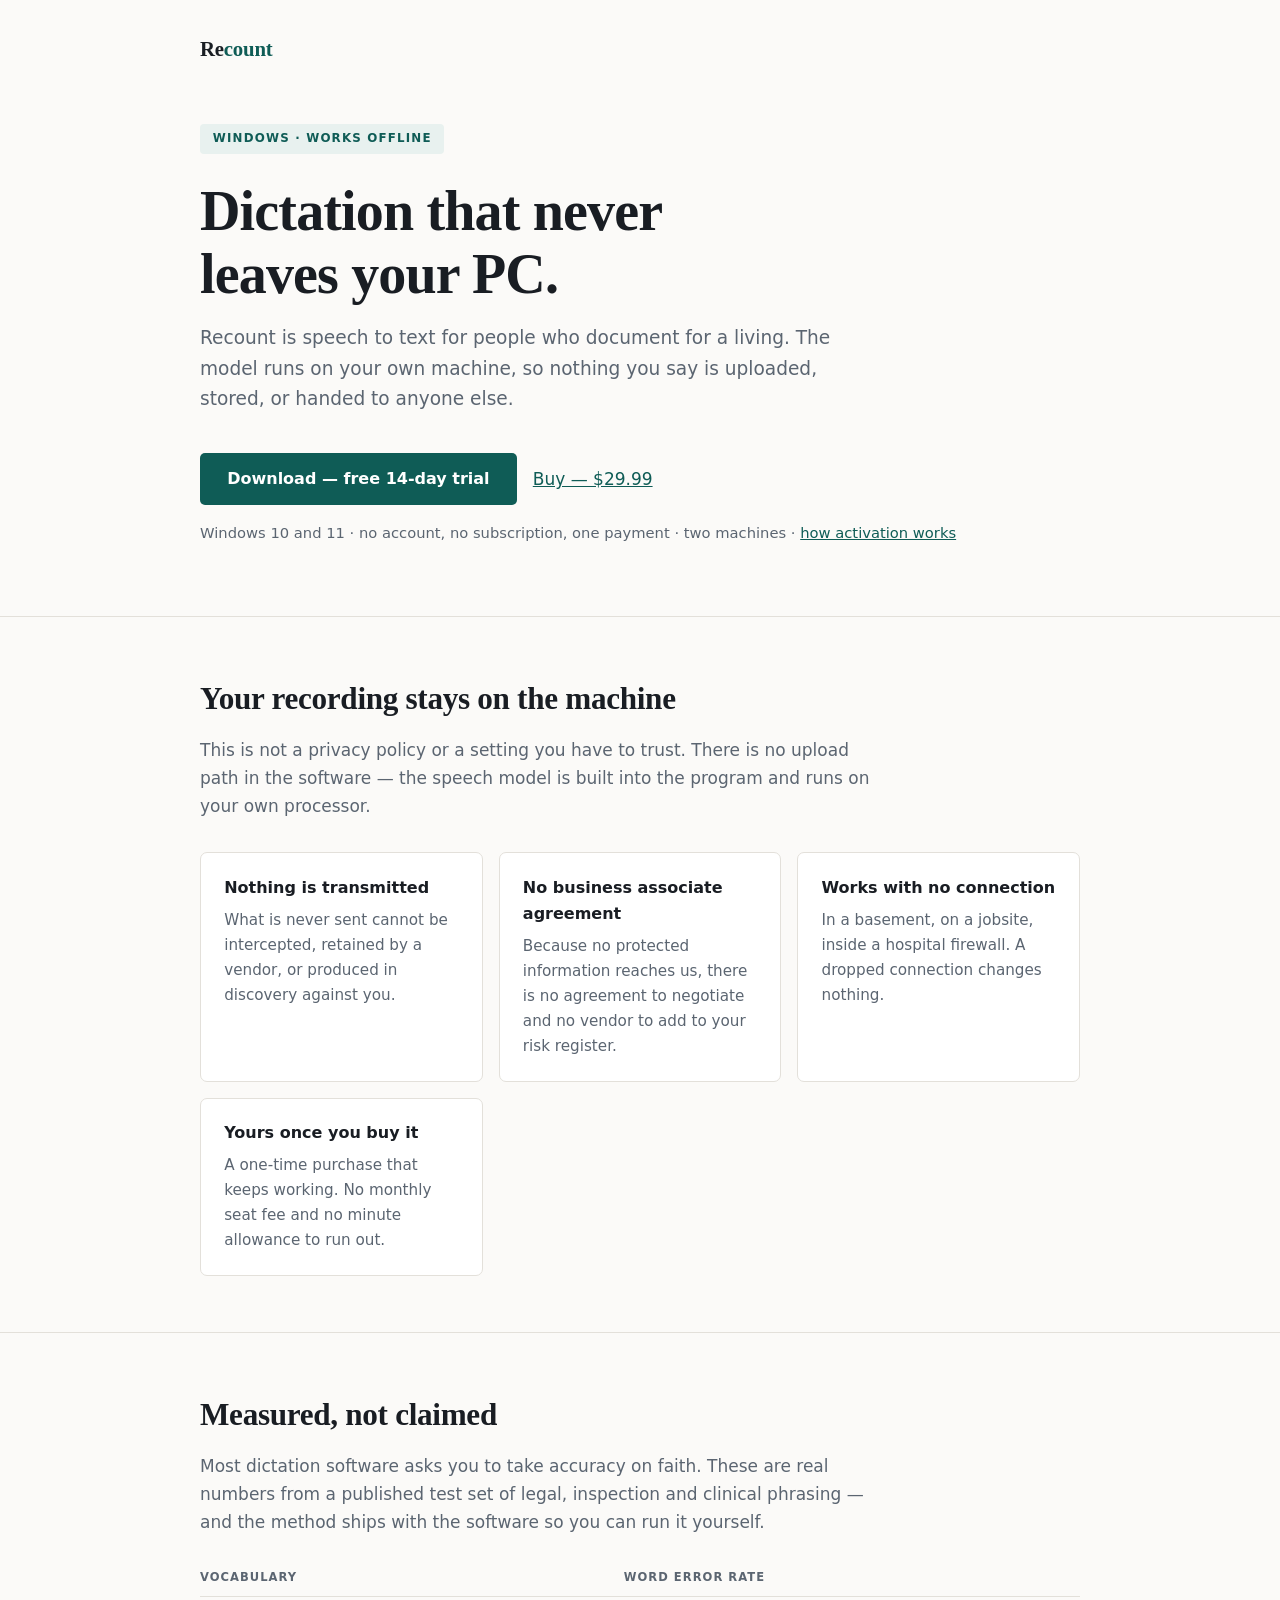
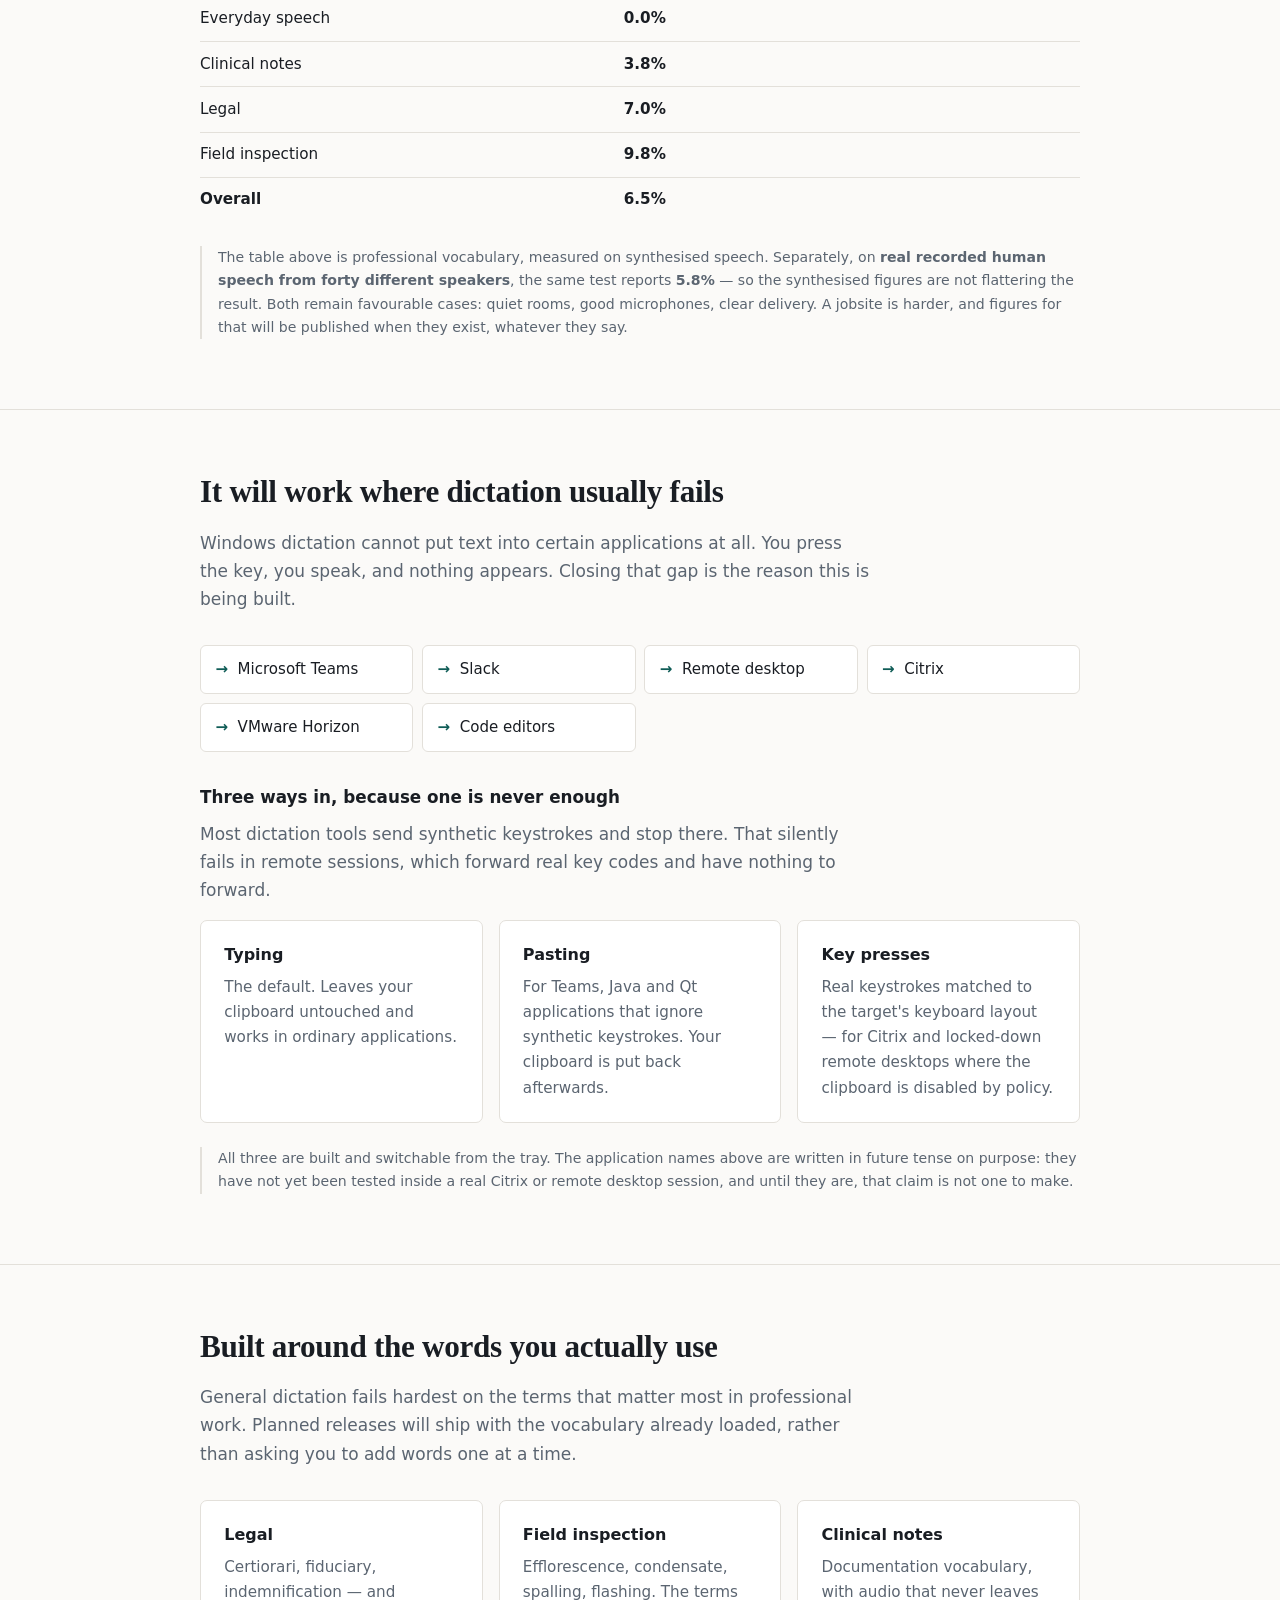
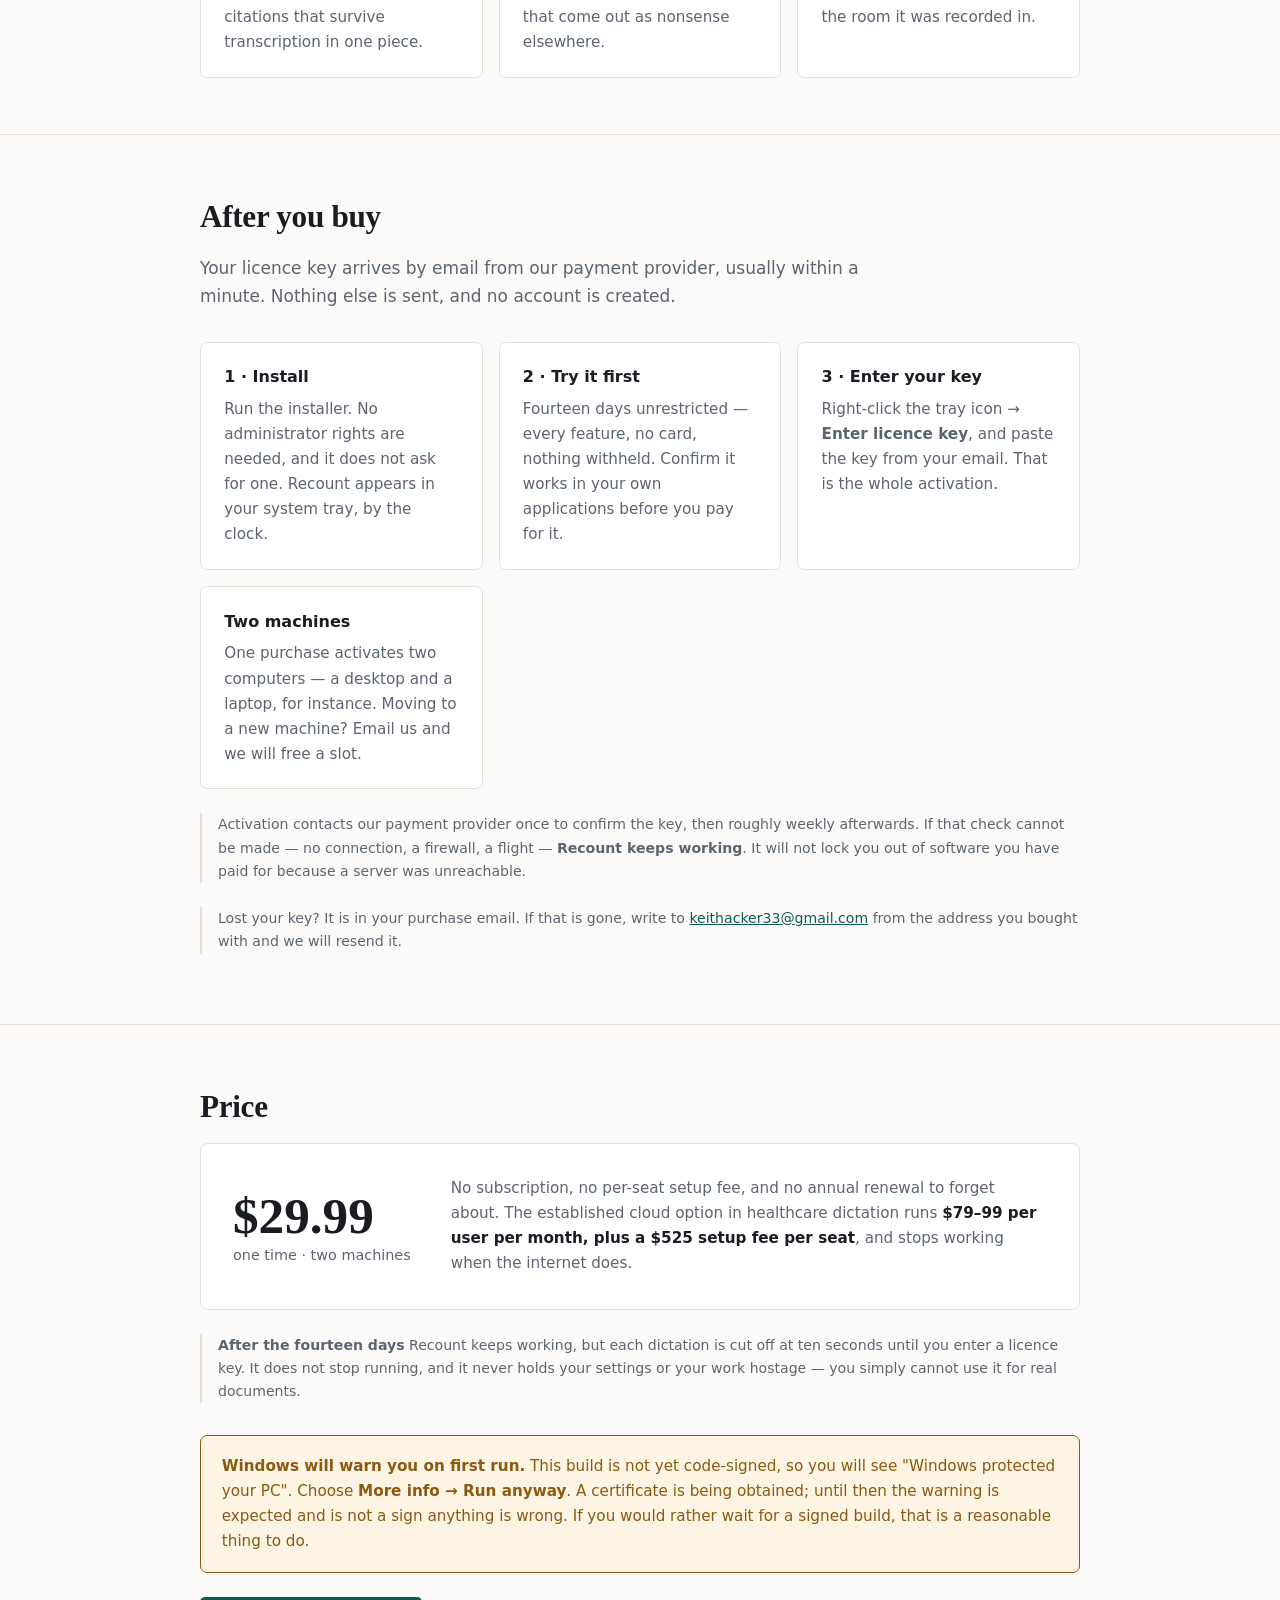
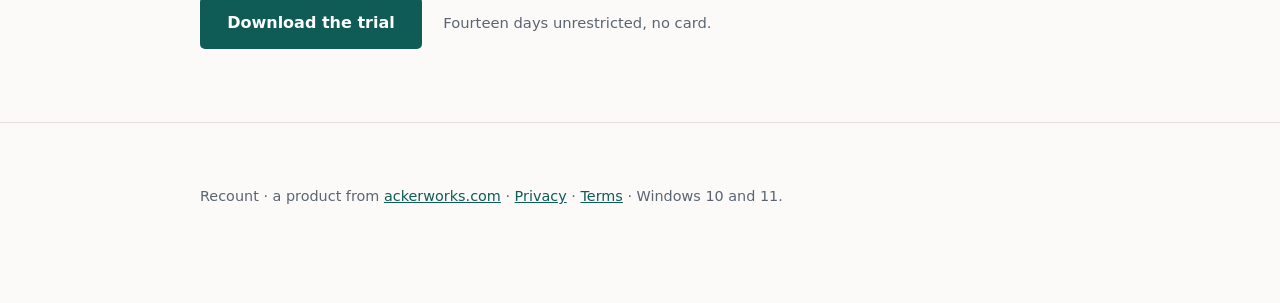
==== commit 1b55fdd7: "Fourteen-day trial, then capped rather than blocked Replaces the 30-day trial. Fourteen days unrestr" ====
--- a/docs/index.html
+++ b/docs/index.html
@@ -17,7 +17,7 @@
   TRUE TODAY, safe to state in present tense:
     - runs entirely on-device (Whisper model is embedded in the binary)
     - works with no internet
-    - 30-day trial, one-time purchase, offline grace  (license.rs, 30 tests passing)
+    - 14-day unrestricted trial, then 10-second takes; one-time purchase (license.rs + trial.rs)
     - 6.5% lexical WER on professional vocabulary      (accuracy/RESULTS.md part 1)
     - 5.8% WER on real human speech, 40 speakers       (accuracy/RESULTS.md part 3)
 
@@ -104,7 +104,7 @@
       your own machine, so nothing you say is uploaded, stored, or handed to anyone else.
     </p>
     <div class="actions">
-      <a class="btn" href="https://github.com/VDC-Austin-KA/Recount/releases/latest">Download &mdash; 30-day trial</a>
+      <a class="btn" href="https://github.com/VDC-Austin-KA/Recount/releases/latest">Download &mdash; free 14-day trial</a>
       <a class="btn-secondary" href="https://techknowledgy.lemonsqueezy.com/checkout/buy/3e2da440-399d-4f2e-a441-3e3bd7bd8b94">Buy &mdash; $29.99</a>
     </div>
     <p class="aside" style="margin-top:1rem">
@@ -265,7 +265,7 @@
       </div>
       <div class="card">
         <h3>2 &middot; Try it first</h3>
-        <p>The 30-day trial is complete &mdash; every feature, no card, nothing withheld. Confirm it works in your own applications before entering a key.</p>
+        <p>Fourteen days unrestricted &mdash; every feature, no card, nothing withheld. Confirm it works in your own applications before you pay for it.</p>
       </div>
       <div class="card">
         <h3>3 &middot; Enter your key</h3>
@@ -305,6 +305,13 @@
       </div>
     </div>
 
+    <p class="note" style="margin-bottom:1.5rem">
+      <strong>After the fourteen days</strong> Recount keeps working, but each dictation is
+      cut off at ten seconds until you enter a licence key. It does not stop running, and
+      it never holds your settings or your work hostage &mdash; you simply cannot use it
+      for real documents.
+    </p>
+
     <div class="status">
       <strong>Windows will warn you on first run.</strong> This build is not yet
       code-signed, so you will see "Windows protected your PC". Choose
@@ -314,7 +321,7 @@
     </div>
     <p style="margin-top:1.5rem">
       <a class="btn" href="https://github.com/VDC-Austin-KA/Recount/releases/latest">Download the trial</a>
-      <span class="aside" style="margin-left:1rem">Full features, 30 days, no card.</span>
+      <span class="aside" style="margin-left:1rem">Fourteen days unrestricted, no card.</span>
     </p>
   </div>
 </section>
